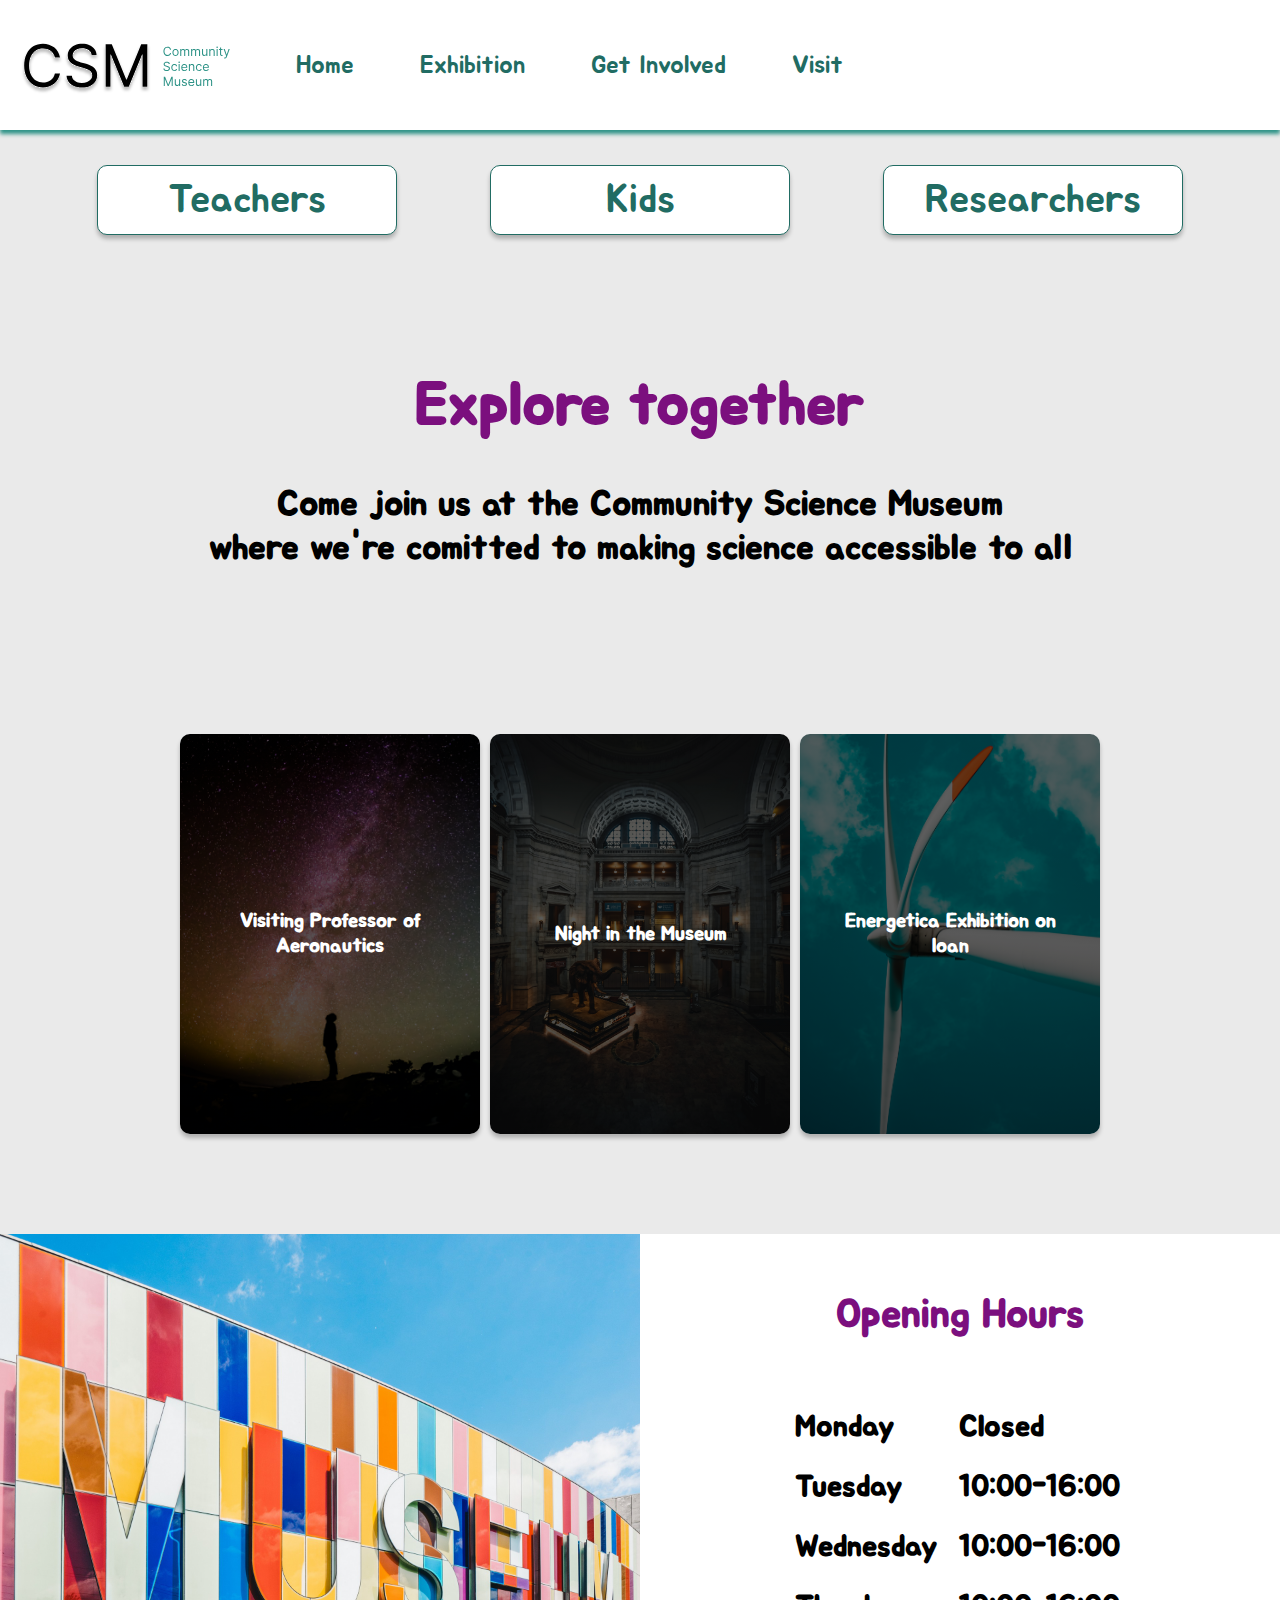
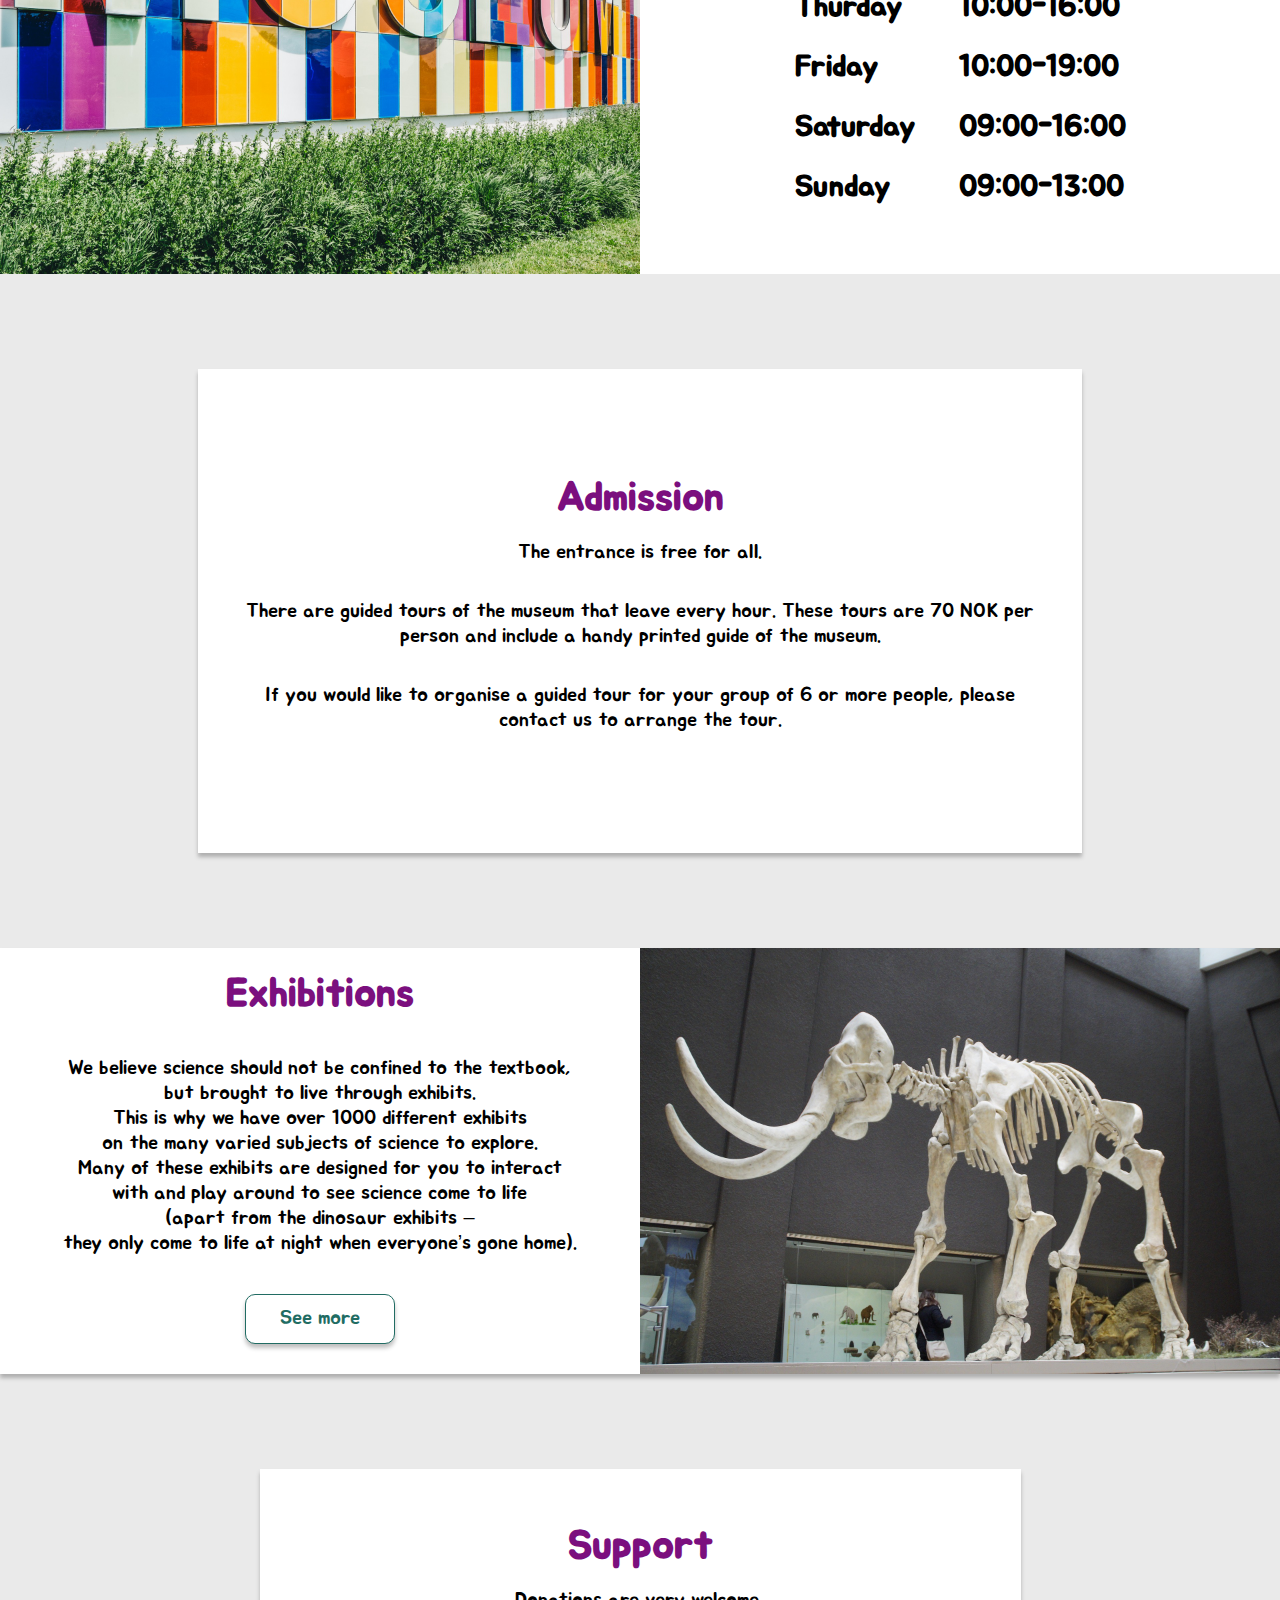
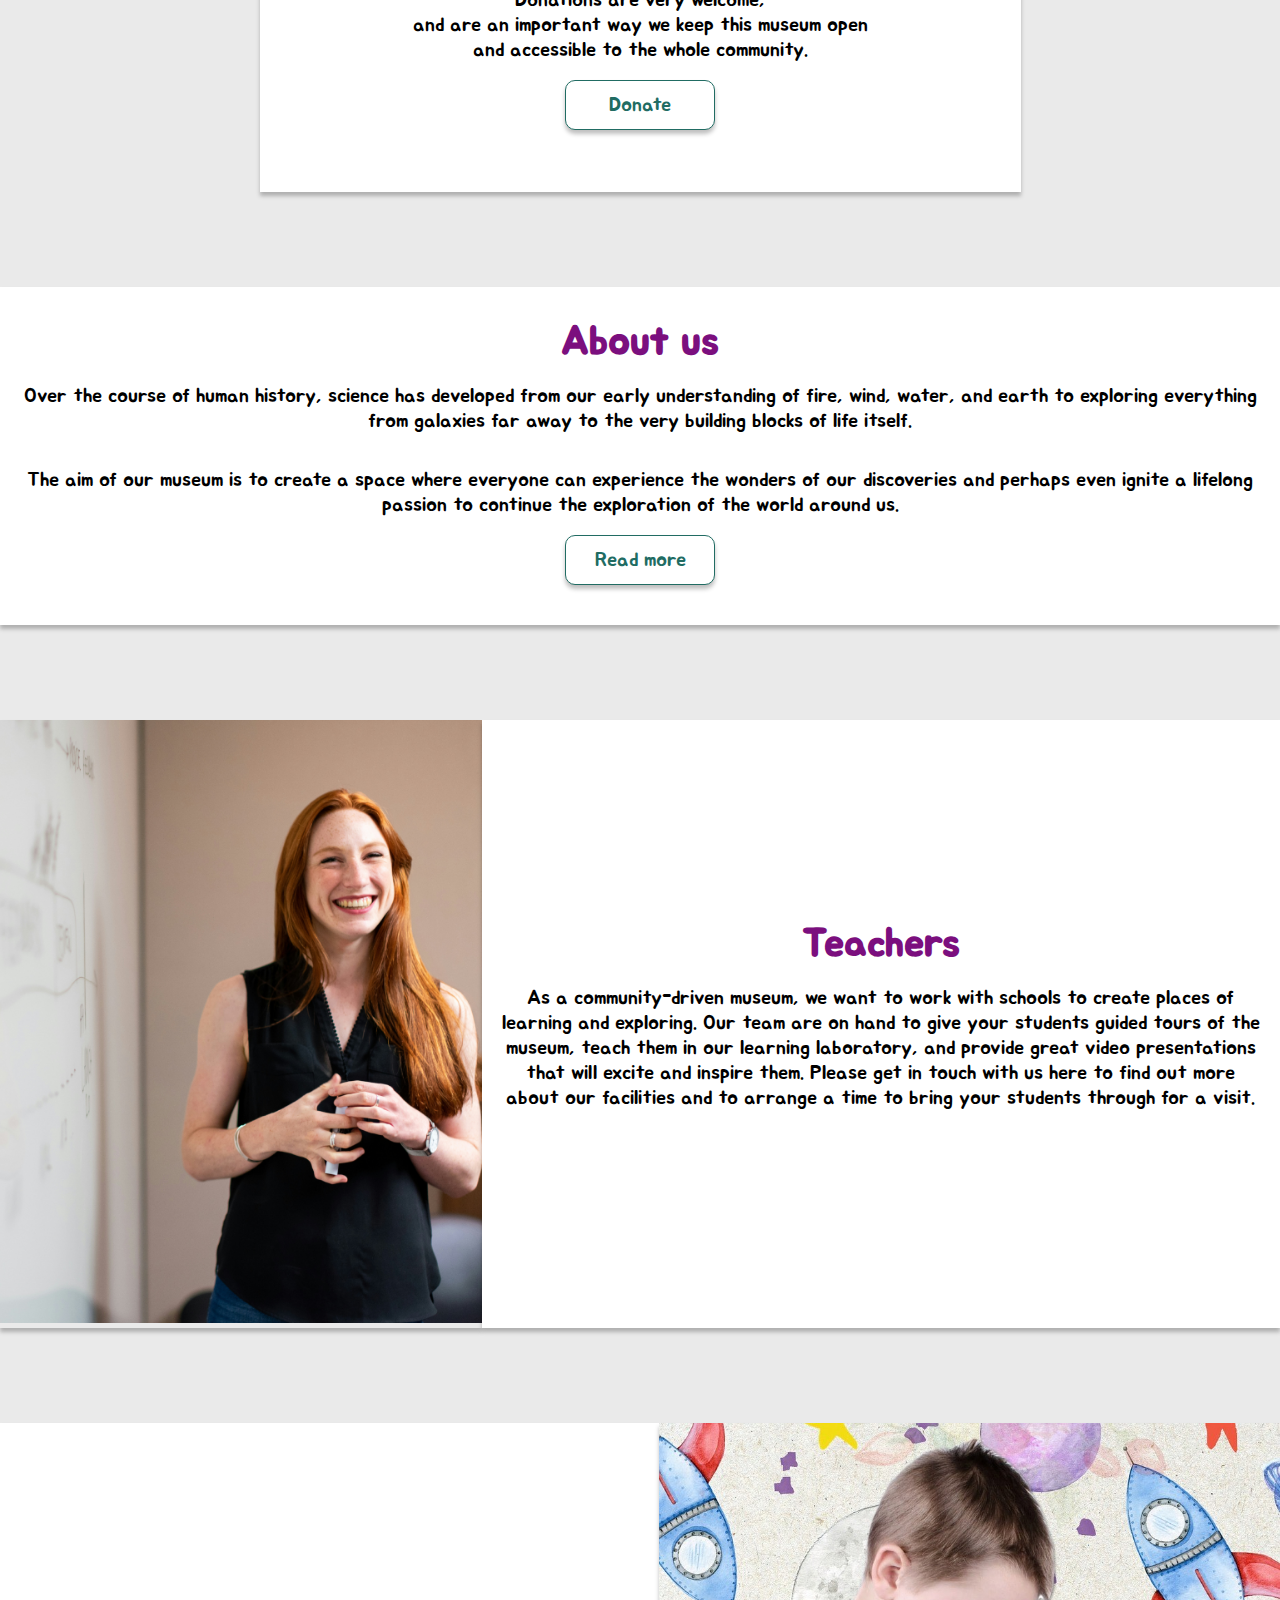
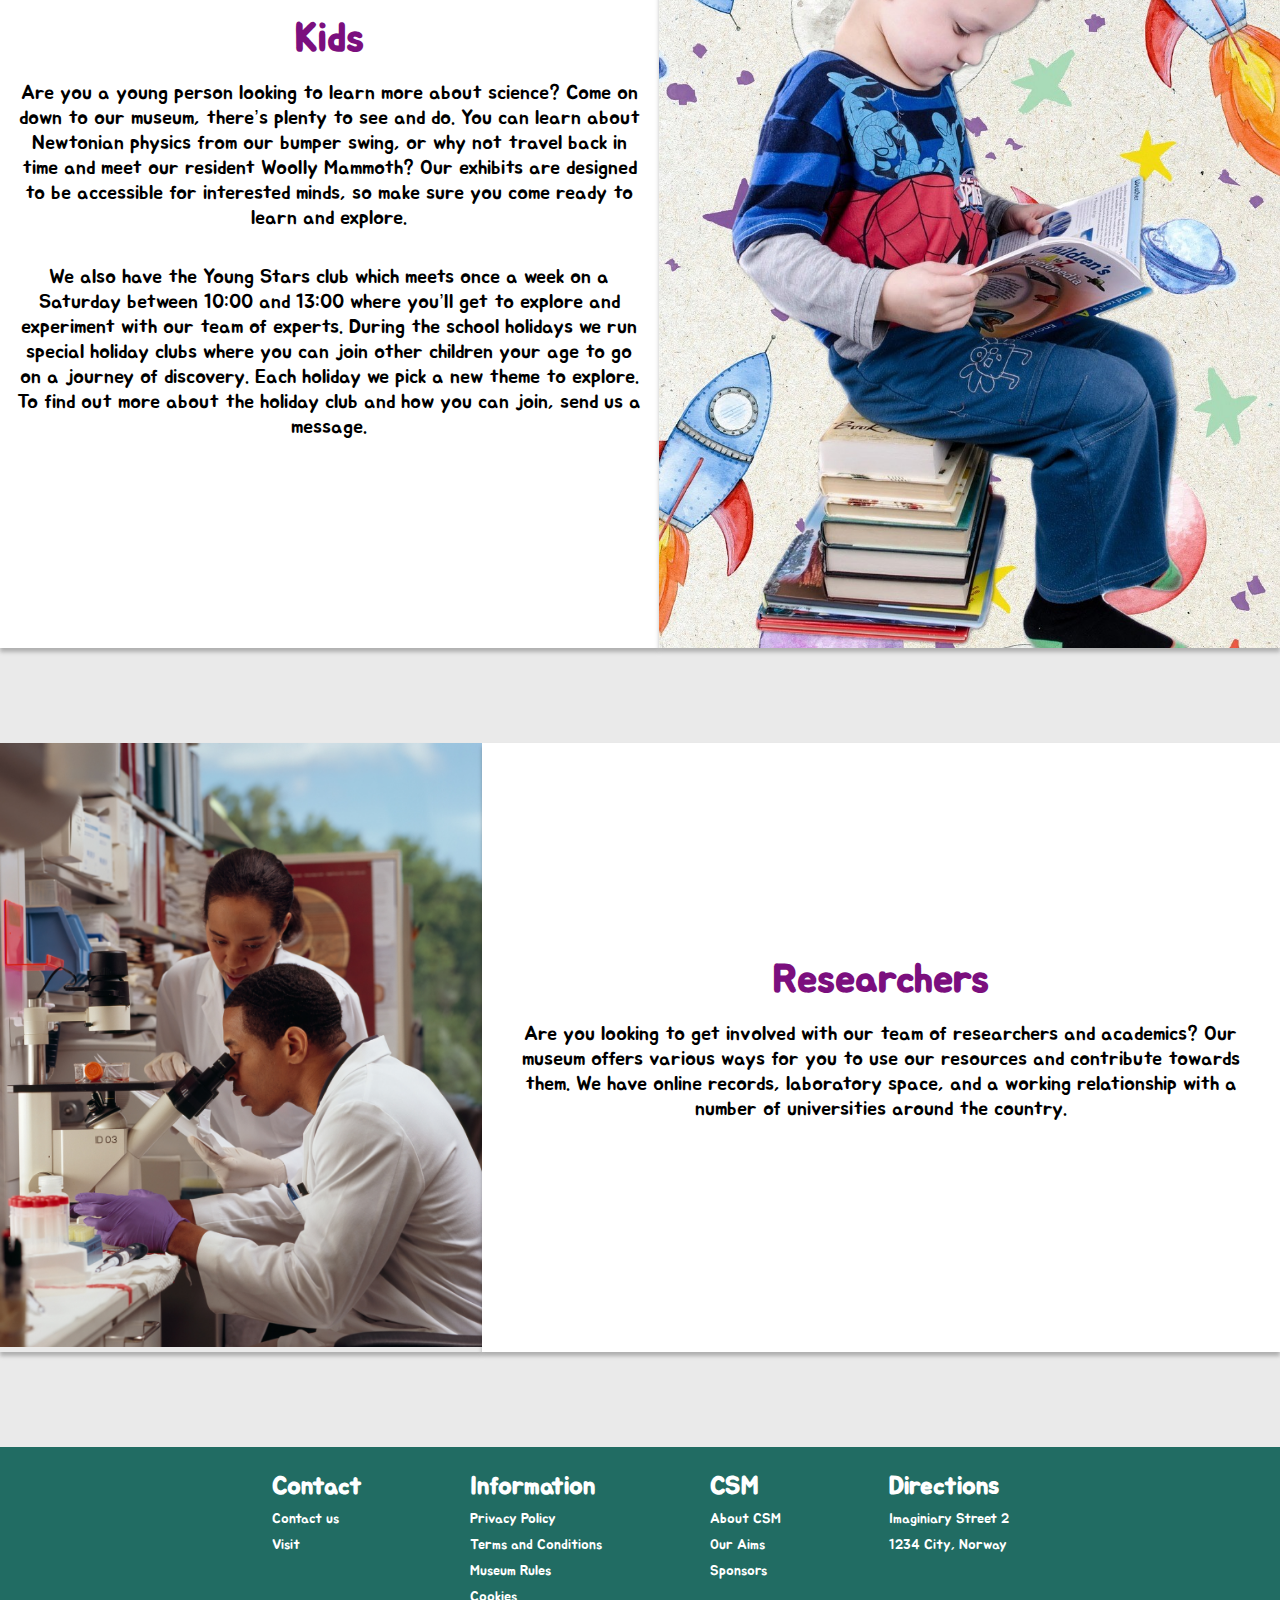
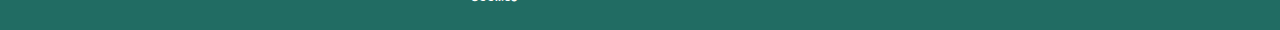
==== index.html @ a45487df "fixed html tags and a bottom positions" ====
<!DOCTYPE html>
<html lang="en">
  <head>
    <meta charset="UTF-8" />
    <meta name="viewport" content="width=device-width, initial-scale=1.0" />
    <title>Home</title>
    <meta
      name="description"
      content="Welcome to the Community Science Museum! Come join us at the Community Science Museum
    where we’re committed to making science accessible to all! "
    />
    <link rel="stylesheet" href="styles.css" />
    <link rel="preconnect" href="https://fonts.googleapis.com" />
    <link rel="preconnect" href="https://fonts.googleapis.com" />
    <link rel="preconnect" href="https://fonts.gstatic.com" crossorigin />
    <link
      href="https://fonts.googleapis.com/css2?family=Jua&display=swap"
      rel="stylesheet"
    />
  </head>

  <body>
    <header>
      <div class="nav-container">
        <img class="logo" src="pictures/Logo.svg" />
        <nav class="menu">
          <ul class="header-ul">
            <li><a href="index.html">Home</a></li>
            <li><a href="exhibitions.html">Exhibition</a></li>
            <li><a href="contribution.html">Get Involved</a></li>
            <li><a href="visit.html">Visit</a></li>
          </ul>
        </nav>
      </div>
    </header>

    <main>
      <div class="container big-button-container">
        <button class="big-button">
          <a href="#teacher-section">Teachers</a>
        </button>

        <a href="#kids-section"><button class="big-button">Kids</button></a>

        <button class="big-button">
          <a href="#researcher-section">Researchers</a>
        </button>
      </div>

      <article class="container explore-together-container">
        <h5>Explore together</h5>
        <h6>
          Come join us at the Community Science Museum <br />
          where we're comitted to making science accessible to all
        </h6>
      </article>

      <section class="container event-container">
        <h2 class="event1 event">
          <a href="exhibitions.html#event1"
            >Visiting Professor of Aeronautics</a
          >
        </h2>

        <h2 class="event2 event">
          <a href="exhibitions.html#event2">Night in the Museum</a>
        </h2>
        <h2 class="event3 event">
          <a href="exhibitions.html#event3">Energetica Exhibition on loan</a>
        </h2>
      </section>

      <div class="container">
        <img
          class="museum-img"
          src="pictures/scott-webb-102825.jpg"
          alt="Image of the museum"
        />
        <article class="opening-hours-container">
          <h2>Opening Hours</h2>
          <div class="opening-hours">
            <table>
              <tr class="homepage-tr">
                <th>Monday</th>
                <th>Closed</th>
              </tr>
              <tr class="homepage-tr">
                <th>Tuesday</th>
                <th>10:00-16:00</th>
              </tr>
              <tr class="homepage-tr">
                <th>Wednesday</th>
                <th>10:00-16:00</th>
              </tr>
              <tr class="homepage-tr">
                <th>Thurday</th>
                <th>10:00-16:00</th>
              </tr>
              <tr class="homepage-tr">
                <th>Friday</th>
                <th>10:00-19:00</th>
              </tr>
              <tr class="homepage-tr">
                <th>Saturday</th>
                <th>09:00-16:00</th>
              </tr>
              <tr class="homepage-tr">
                <th>Sunday</th>
                <th>09:00-13:00</th>
              </tr>
            </table>
          </div>
        </article>
      </div>

      <div class="container">
        <article class="admission-container">
          <h2>Admission</h2>
          <p>The entrance is free for all.</p>
          <p>
            There are guided tours of the museum that leave every hour. These
            tours are 70 NOK per person and include a handy printed guide of the
            museum.
          </p>
          <p>
            If you would like to organise a guided tour for your group of 6 or
            more people, please contact us to arrange the tour.
          </p>
        </article>
      </div>

      <div class="container exhibition-container">
        <article class="exhibition-text">
          <h2>Exhibitions</h2>
          <p>
            We believe science should not be confined to the textbook,<br />
            but brought to live through exhibits. <br />
            This is why we have over 1000 different exhibits <br />
            on the many varied subjects of science to explore. <br />
            Many of these exhibits are designed for you to interact <br />
            with and play around to see science come to life <br />
            (apart from the dinosaur exhibits – <br />
            they only come to life at night when everyone’s gone home).<br />
          </p>
          <button class="normal-button">
            <a href="exhibitions.html">See more</a>
          </button>
        </article>
        <img
          class="museum-img"
          src="pictures/mammoth-1257288_1920.jpg"
          alt="Image of the skeleton of a mammoth"
        />
      </div>

      <section class="container">
        <article class="donate-container">
          <h2>Support</h2>
          <p>
            Donations are very welcome,<br />
            and are an important way we keep this museum open <br />
            and accessible to the whole community.
          </p>
          <button class="normal-button">
            <a href="contribution.html#donation">Donate</a>
          </button>
        </article>
      </section>

      <article class="container aboutus-container">
        <h2>About us</h2>
        <p>
          Over the course of human history, science has developed from our early
          understanding of fire, wind, water, and earth to exploring everything
          from galaxies far away to the very building blocks of life itself.
        </p>
        <p>
          The aim of our museum is to create a space where everyone can
          experience the wonders of our discoveries and perhaps even ignite a
          lifelong passion to continue the exploration of the world around us.
        </p>
        <button class="normal-button"><a href="#">Read more</a></button>
      </article>

      <div id="teacher-section" class="container target-container">
        <div class="target-img-container">
          <img
            class="target-img"
            src="pictures/Teacher-pic.png"
            alt="Picture of a red haired woman - a teacher."
          />
        </div>
        <article class="target-text">
          <h2>Teachers</h2>
          <p>
            As a community-driven museum, we want to work with schools to create
            places of learning and exploring. Our team are on hand to give your
            students guided tours of the museum, teach them in our learning
            laboratory, and provide great video presentations that will excite
            and inspire them. Please get in touch with us here to find out more
            about our facilities and to arrange a time to bring your students
            through for a visit.
          </p>
        </article>
      </div>

      <div id="kids-section" class="container target-container">
        <article class="target-text">
          <h2>Kids</h2>
          <p>
            Are you a young person looking to learn more about science? Come on
            down to our museum, there’s plenty to see and do. You can learn
            about Newtonian physics from our bumper swing, or why not travel
            back in time and meet our resident Woolly Mammoth? Our exhibits are
            designed to be accessible for interested minds, so make sure you
            come ready to learn and explore.
          </p>
          <p>
            We also have the Young Stars club which meets once a week on a
            Saturday between 10:00 and 13:00 where you’ll get to explore and
            experiment with our team of experts. During the school holidays we
            run special holiday clubs where you can join other children your age
            to go on a journey of discovery. Each holiday we pick a new theme to
            explore. To find out more about the holiday club and how you can
            join, send us a message.
          </p>
        </article>
        <div class="target-img-container">
          <img
            class="target-img"
            src="pictures/reading-2762010_1280.jpg"
            alt="Image of a boy reading a book"
          />
        </div>
      </div>

      <div id="researcher-div" class="container target-container">
        <div class="target-img-container">
          <img
            class="target-img"
            src="pictures/researcher-pic.png"
            alt="Image of two researchers, one of them is looking into a microscope."
          />
        </div>
        <article class="target-text">
          <h2>Researchers</h2>
          <p>
            Are you looking to get involved with our team of researchers and
            academics? Our museum offers various ways for you to use our
            resources and contribute towards them. We have online records,
            laboratory space, and a working relationship with a number of
            universities around the country.
          </p>
        </article>
      </div>
    </main>

    <footer>
      <div class="footer-container">
        <nav class="contact">
          <h3>Contact</h3>
          <a href="visit.html"><h4>Contact us</h4></a>
          <a href="visit.html"><h4>Visit</h4></a>
        </nav>
        <nav class="information">
          <h3>Information</h3>
          <a href="privacy.html"><h4>Privacy Policy</h4></a>
          <a href="terms.html"><h4>Terms and Conditions</h4></a>
          <a href="#"><h4>Museum Rules</h4></a>
          <a href="#"><h4>Cookies</h4></a>
        </nav>
        <nav class="csm">
          <h3>CSM</h3>
          <a href="#"><h4>About CSM</h4></a>
          <a href="#"><h4>Our Aims</h4></a>
          <a href="#"><h4>Sponsors</h4></a>
        </nav>
        <nav class="directions">
          <a href="visit.html"><h3>Directions</h3></a>
          <h4>Imaginiary Street 2</h4>
          <h4>1234 City, Norway</h4>
        </nav>
      </div>
    </footer>
  </body>
</html>
---- styles.css ----
@import url(css/default.css);
@import url(css/header.css);
@import url(css/footer.css);
@import url(css/buttons.css);
@import url(css/visit.css);
@import url(css/contribution.css);
@import url(css/exhibitions.css);
@import url(css/terms-privacy.css);
@import url(css/media.css);


.container{
    display: flex;
    justify-content: center;
    max-width: 1730px;
    margin-bottom: 95px;
    width: 100%;
}


.explore-together-container {
    flex-direction: column;
}

.event{
    width: 417px;
    height: 503px;
    cursor: pointer;
    padding: 0 25px;
    background-size: cover;
    background-position: center;
    display: flex;
    align-items: center;
    justify-content: center;
    color: var(--White);
    font-size: 25px;
    margin: 20px;
    border-radius: 10px;
    box-shadow: 0px 4px 4px 0px rgba(0, 0, 0, 0.25);
    box-sizing: border-box;
    text-align: center;
}

.event a{
    color: var(--White);
}

.event1{
    background-image: linear-gradient(rgba(0, 0, 0, 0.6), rgba(0, 0, 0, 0.7)),
    url("pictures/greg-rakozy-oMpAz-DN-9I-unsplash.jpg");
}

.event2{
    background-image: linear-gradient(rgba(0, 0, 0, 0.6), rgba(0, 0, 0, 0.7)),
    url("pictures/roberto-nickson-396152.jpg");
}

.event3{
    background-image: linear-gradient(rgba(0, 0, 0, 0.6), rgba(0, 0, 0, 0.7)),
    url("pictures/jan-kopriva-emOTmBXaxis-unsplash.jpg");
}

.opening-hours-outer-container, .exhibition-container, .donations-container{
    box-shadow: 0px 4px 4px 0px rgba(0, 0, 0, 0.25);
    height: auto;
    width: 100%;
    max-width: 1730px;
    display: flex;
    background-color: var(--White);
    

}
.museum-img{
    width: 100%;
    max-width: 50%;
    height: 100%;
    max-height: 750px;
    
}

.opening-hours-container, .exhibition-text, .donations-text{
    width: 864px;
    height: auto;
    max-height: 750px;
    display: flex;
    flex-direction: column;
    align-items: center;
    background-color: var(--White);
    justify-content: space-evenly;
}

.opening-hours{
    display: flex;
}

.tr{
font-size: 30px;
padding: 0 50px;
}

.donate-container{
    align-items: center;
    width: 761px;
    height: 323px;
}

.admission-container{
    text-align: center;
    width: 854px;
    height: 484px;
    padding: 0 15px;
}

.aboutus-container{
    width: 100%;
    height: auto;
    text-align: center;
    padding: 30px 0 ;
    align-items: center;
}

.aboutus-container, .admission-container, .donate-container, .target-text{
    display: flex;
    flex-direction: column;
    box-shadow: 0px 4px 4px 0px rgba(0, 0, 0, 0.25);
    background-color: var(--White);
    justify-content: center;
}

.target-img{
    width: auto;
    height: auto;
}

.target-img-container{
    max-height: 825px;
    overflow: hidden;
    box-shadow: 0px 4px 4px 0px rgba(0, 0, 0, 0.25);

}

.target-container{
    height: 726px;
}
.target-text{
    width: 1149px;
    text-align: center;
    border-radius: 0 !important ;
}
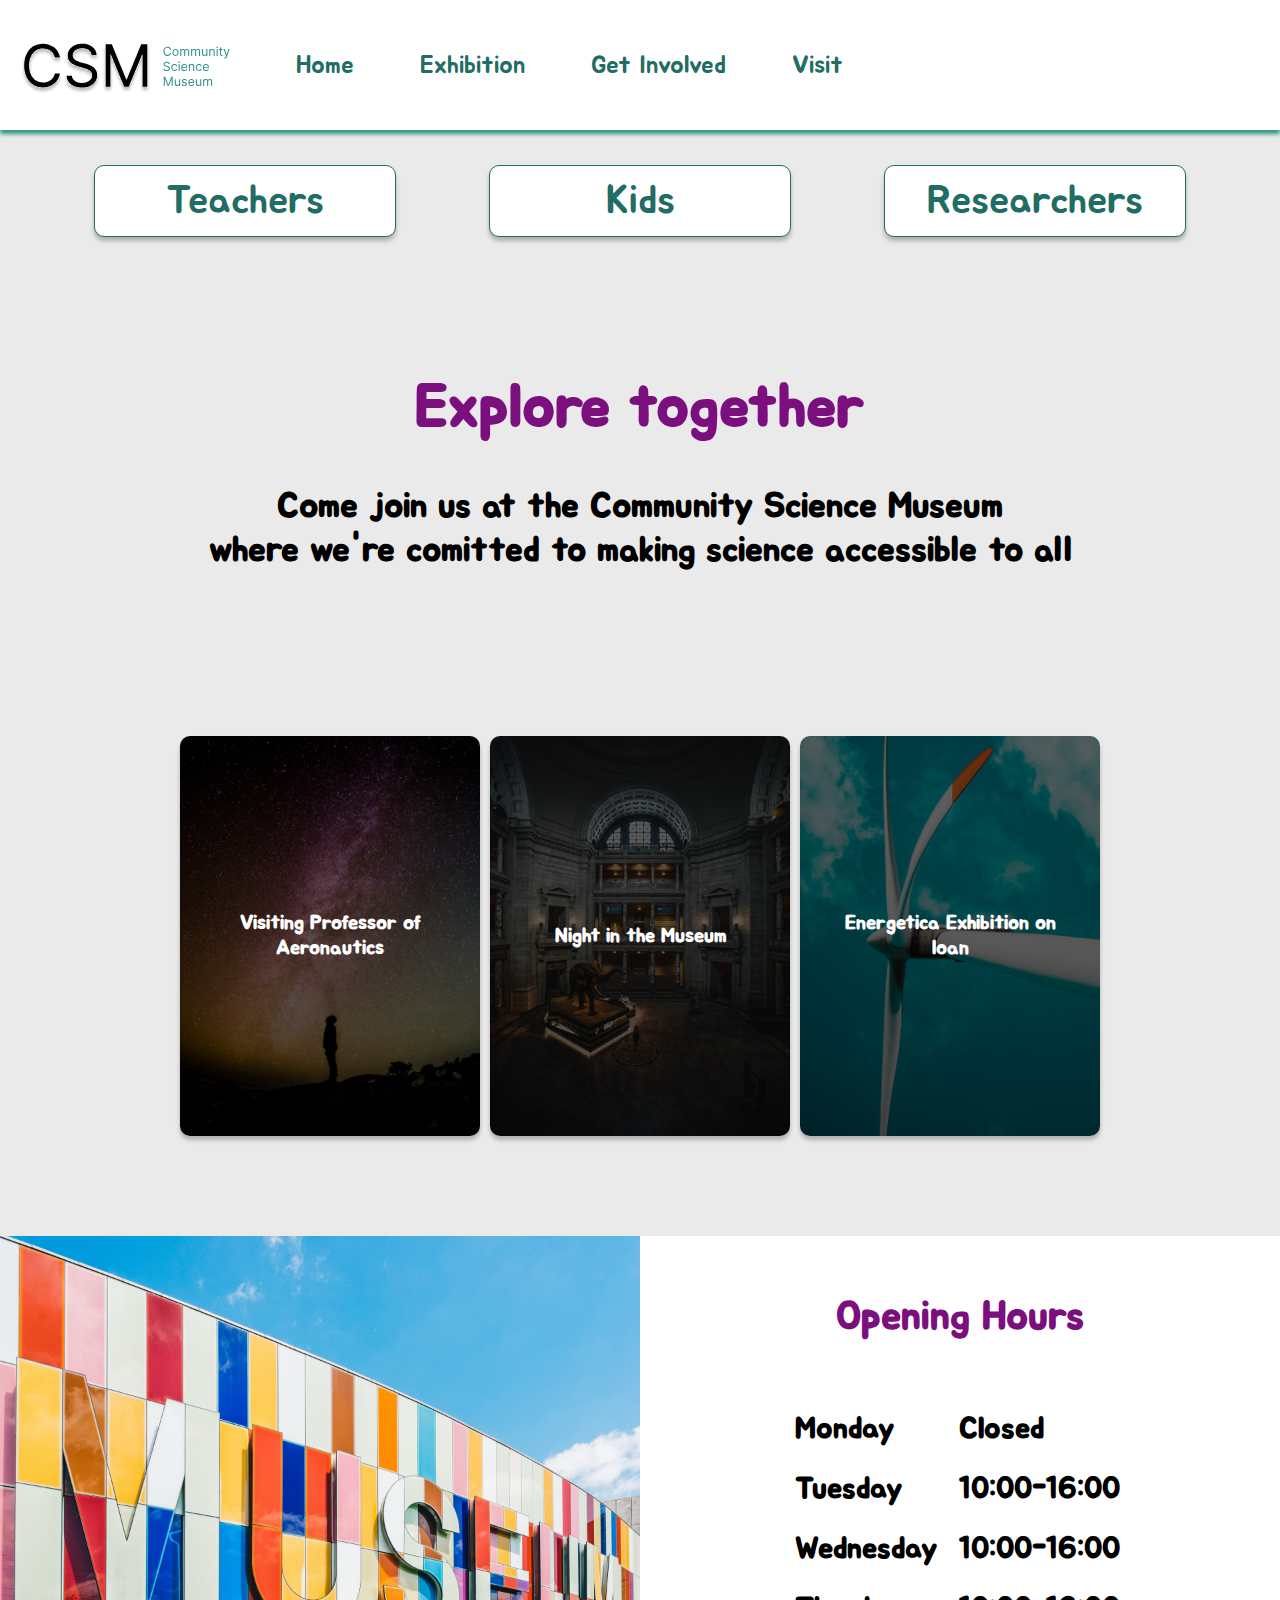
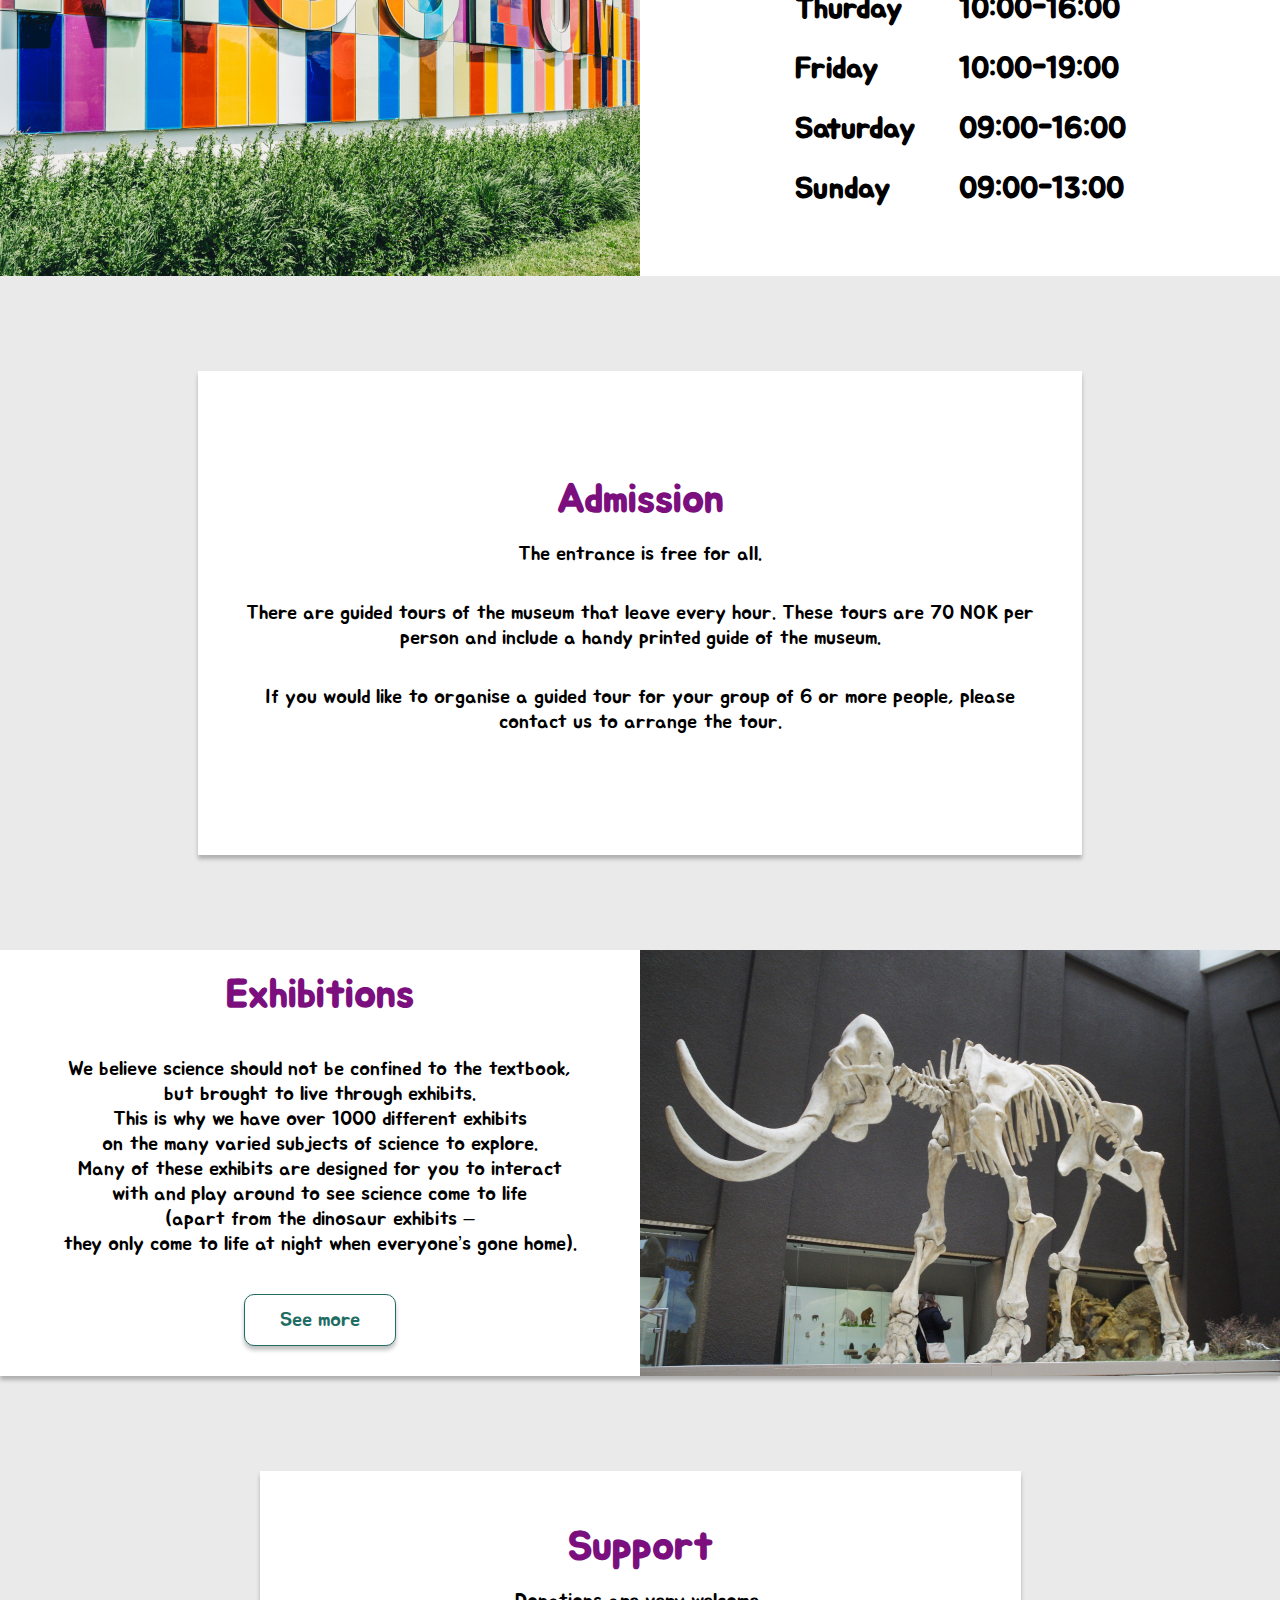
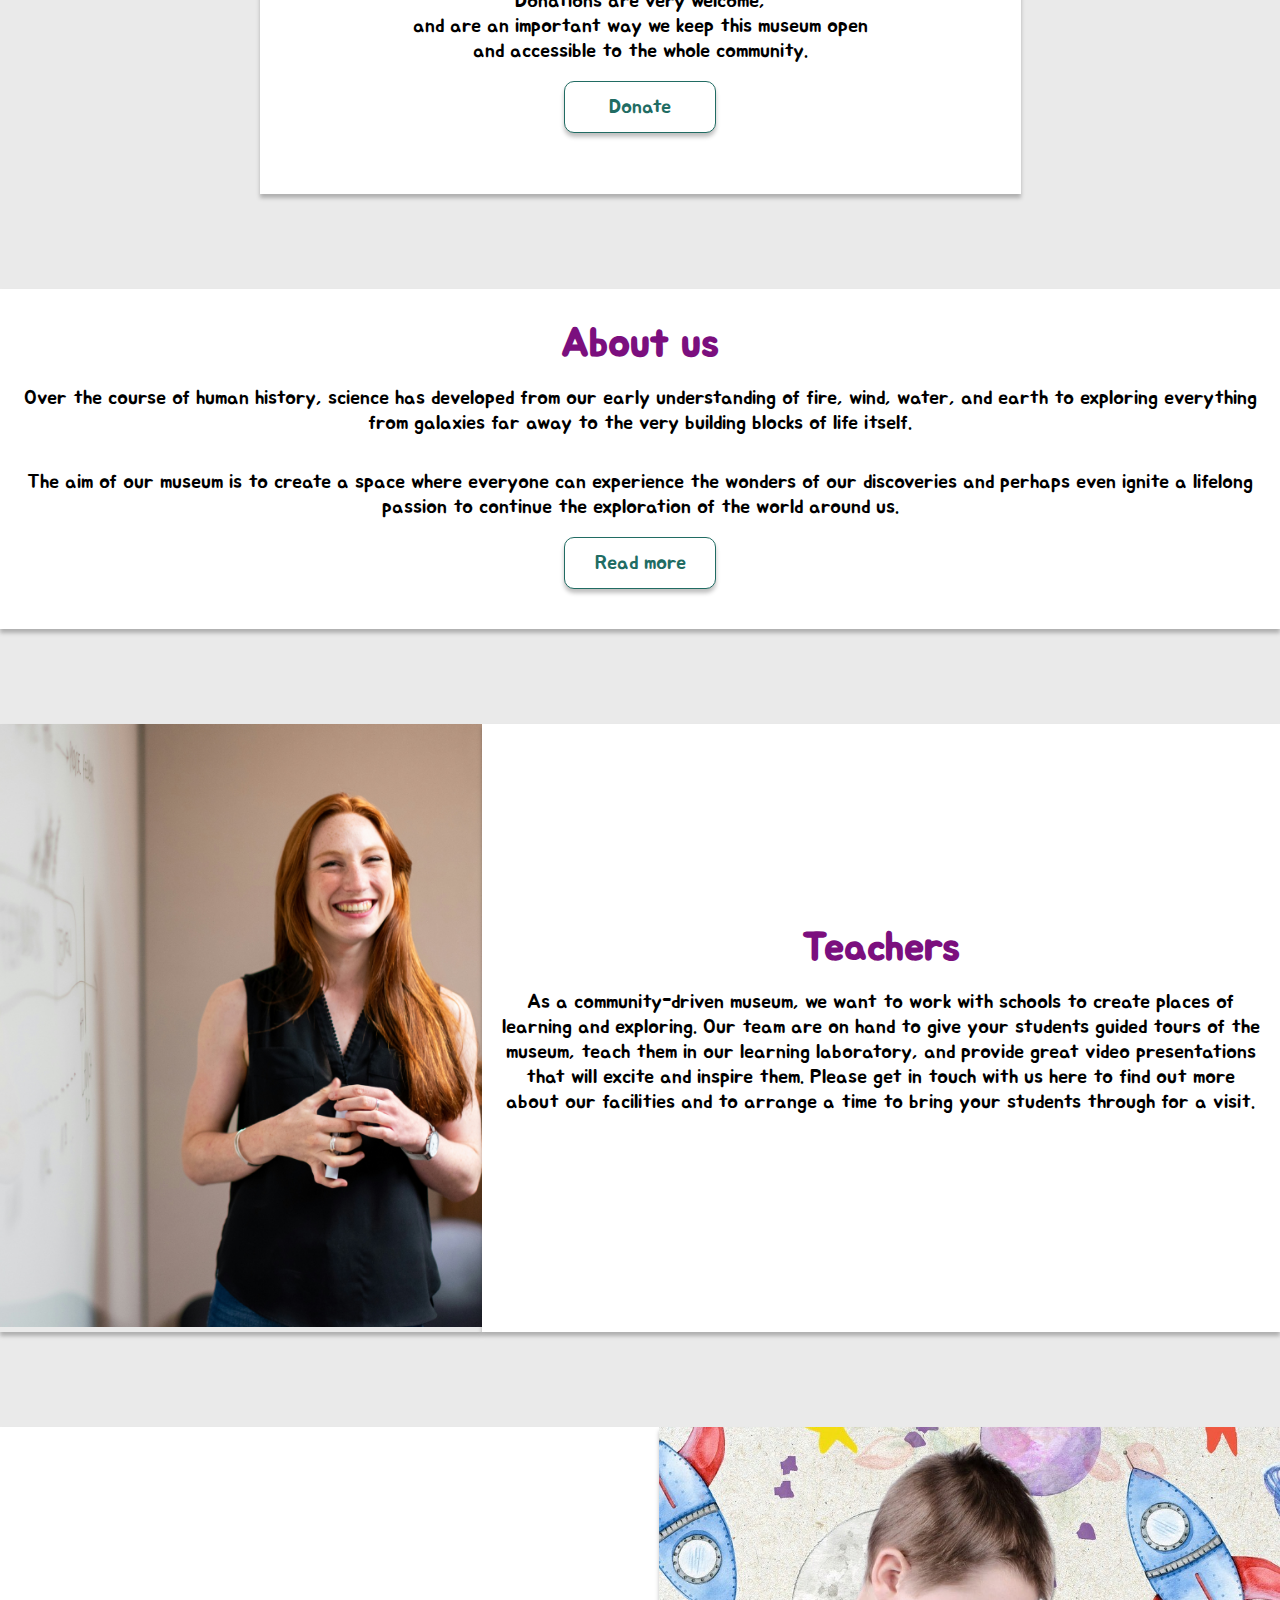
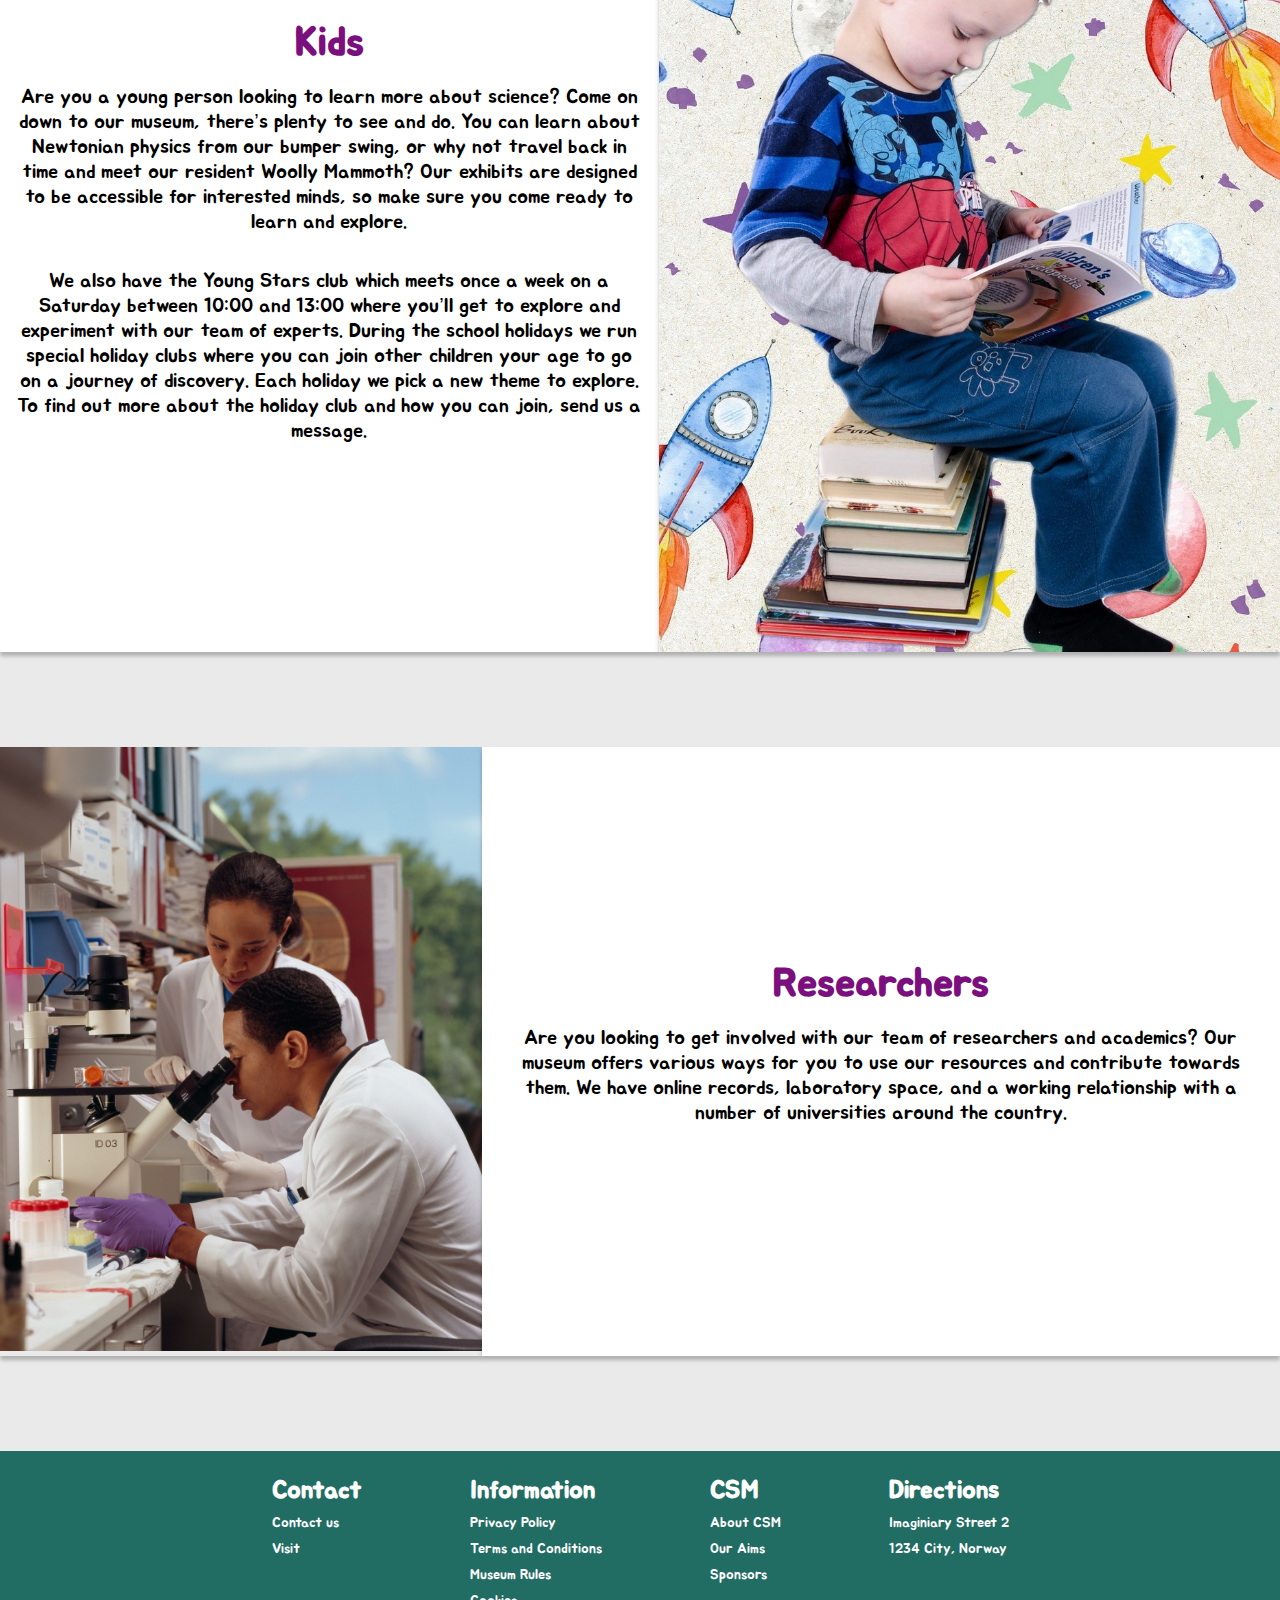
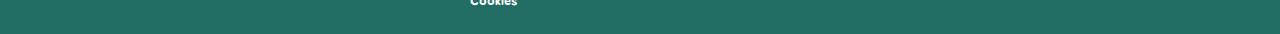
==== commit 0cb166ba: "fixed tags index" ====
--- a/index.html
+++ b/index.html
@@ -22,7 +22,7 @@
   <body>
     <header>
       <div class="nav-container">
-        <img class="logo" src="pictures/Logo.svg" />
+        <img class="logo" src="pictures/Logo.svg" alt="the logo of CSM" />
         <nav class="menu">
           <ul class="header-ul">
             <li><a href="index.html">Home</a></li>
@@ -36,15 +36,11 @@
 
     <main>
       <div class="container big-button-container">
-        <button class="big-button">
-          <a href="#teacher-section">Teachers</a>
-        </button>
-
-        <a href="#kids-section"><button class="big-button">Kids</button></a>
-
-        <button class="big-button">
-          <a href="#researcher-section">Researchers</a>
-        </button>
+        <a href="#teacher-section" class="big-button">Teachers</a>
+
+        <a href="#kids-section" class="big-button">Kids</a>
+
+        <a class="big-button" href="#researcher-section">Researchers</a>
       </div>
 
       <article class="container explore-together-container">
@@ -142,9 +138,7 @@
             (apart from the dinosaur exhibits – <br />
             they only come to life at night when everyone’s gone home).<br />
           </p>
-          <button class="normal-button">
-            <a href="exhibitions.html">See more</a>
-          </button>
+          <a href="exhibitions.html" class="normal-button">See more</a>
         </article>
         <img
           class="museum-img"
@@ -153,7 +147,7 @@
         />
       </div>
 
-      <section class="container">
+      <div class="container">
         <article class="donate-container">
           <h2>Support</h2>
           <p>
@@ -161,11 +155,9 @@
             and are an important way we keep this museum open <br />
             and accessible to the whole community.
           </p>
-          <button class="normal-button">
-            <a href="contribution.html#donation">Donate</a>
-          </button>
-        </article>
-      </section>
+          <a class="normal-button" href="contribution.html#donation">Donate</a>
+        </article>
+      </div>
 
       <article class="container aboutus-container">
         <h2>About us</h2>
@@ -179,7 +171,7 @@
           experience the wonders of our discoveries and perhaps even ignite a
           lifelong passion to continue the exploration of the world around us.
         </p>
-        <button class="normal-button"><a href="#">Read more</a></button>
+        <a class="normal-button" href="#">Read more</a>
       </article>
 
       <div id="teacher-section" class="container target-container">
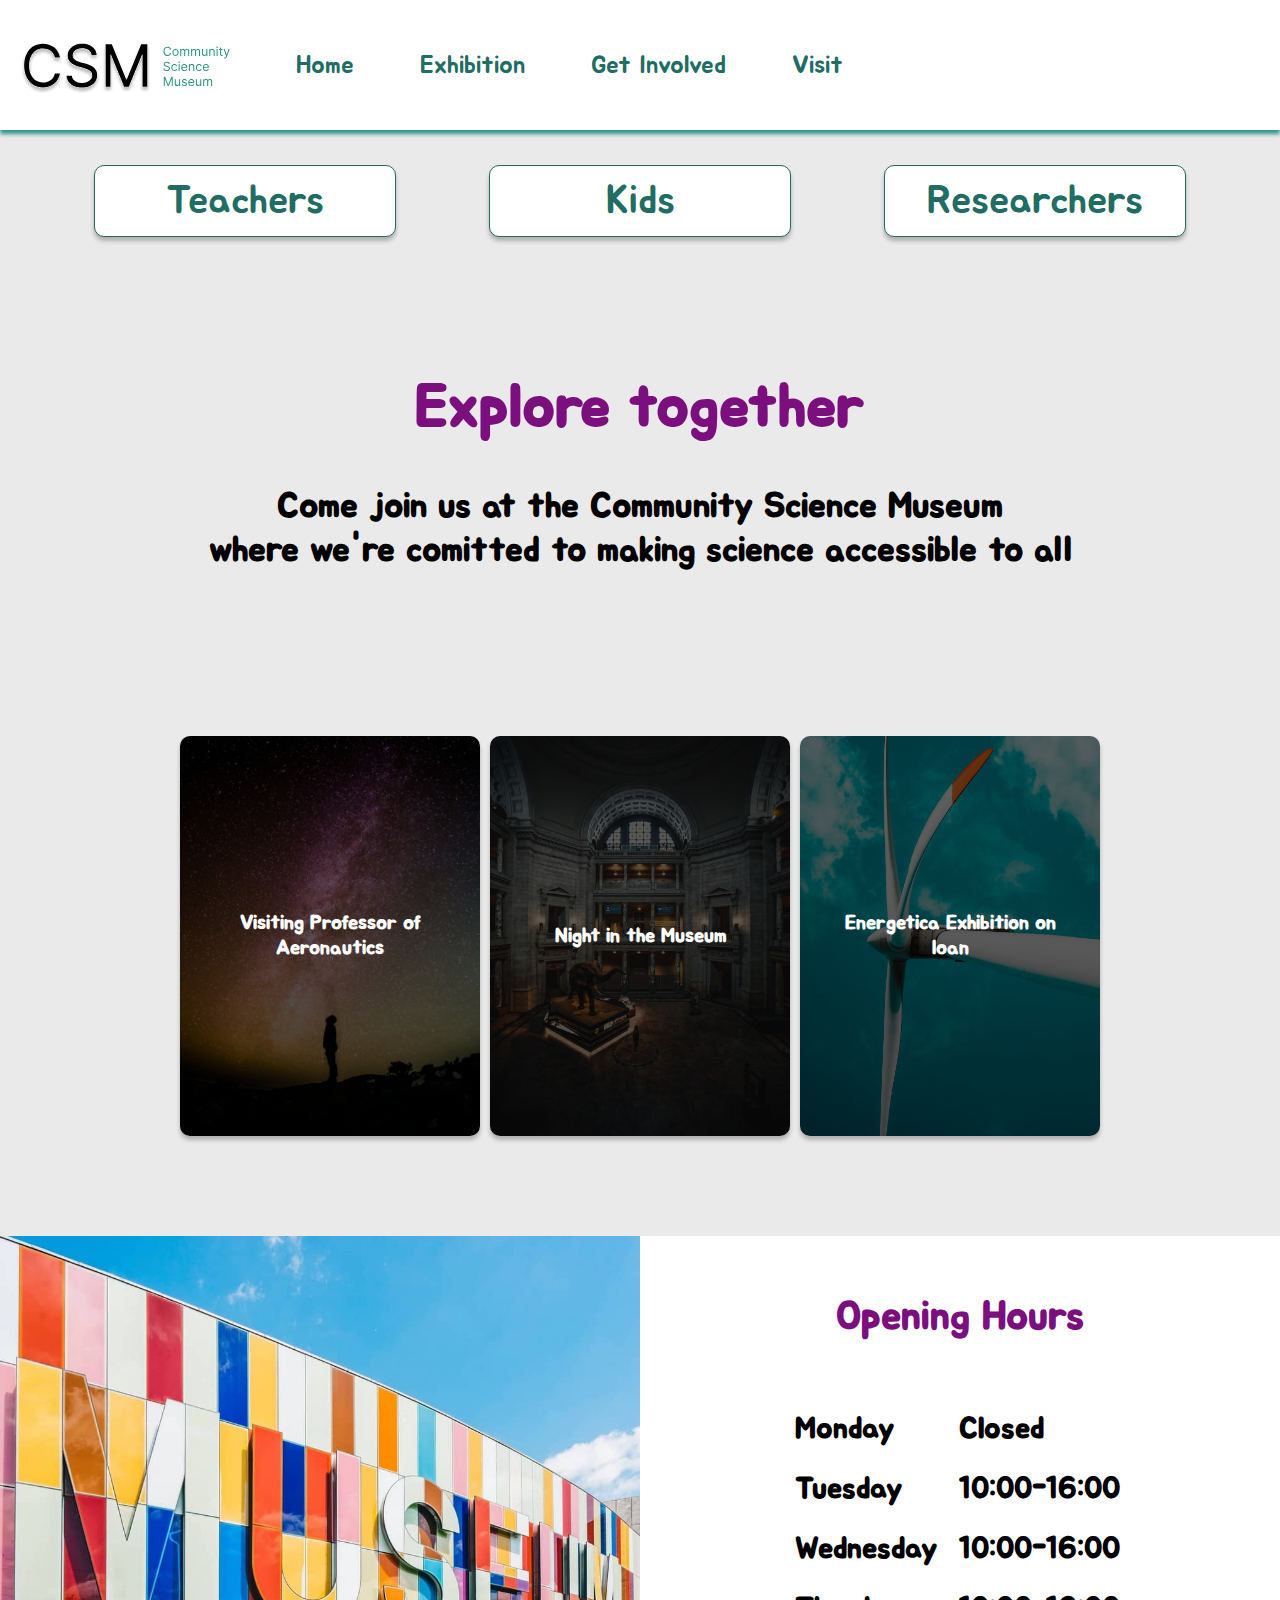
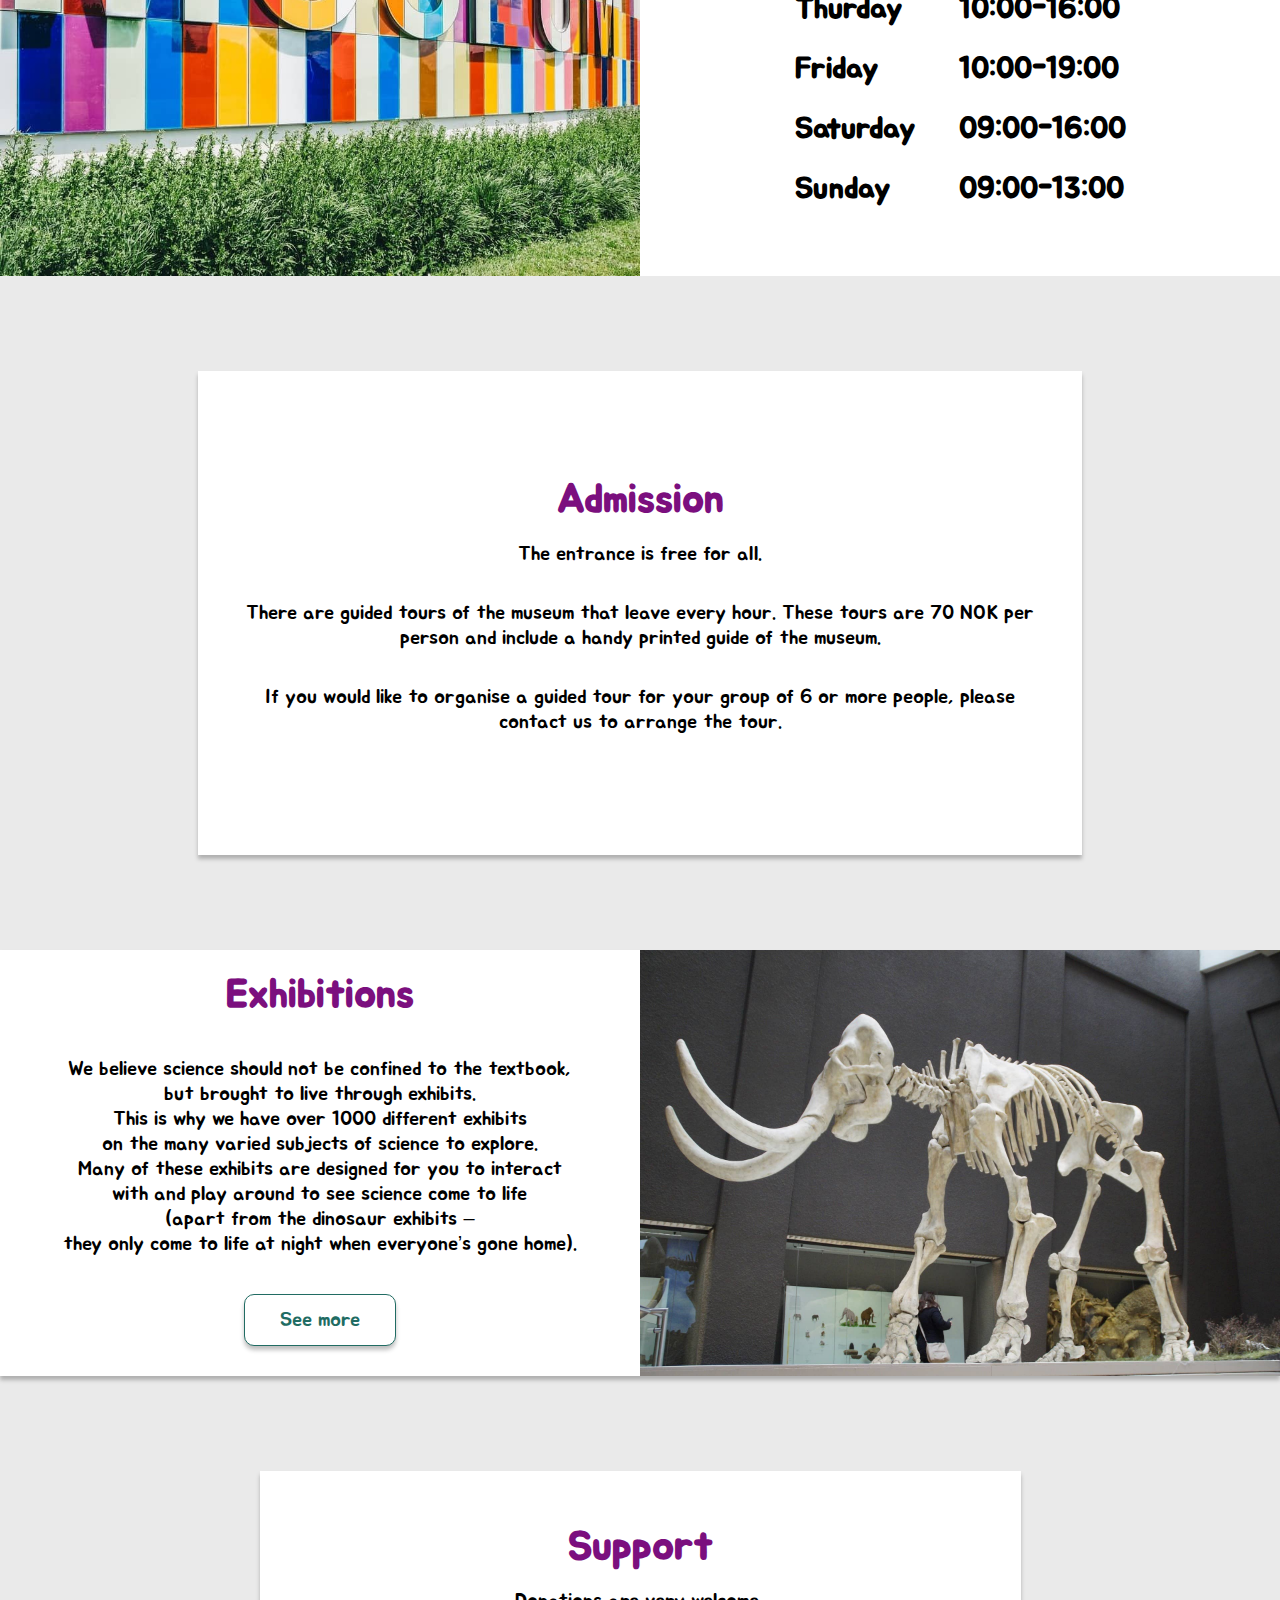
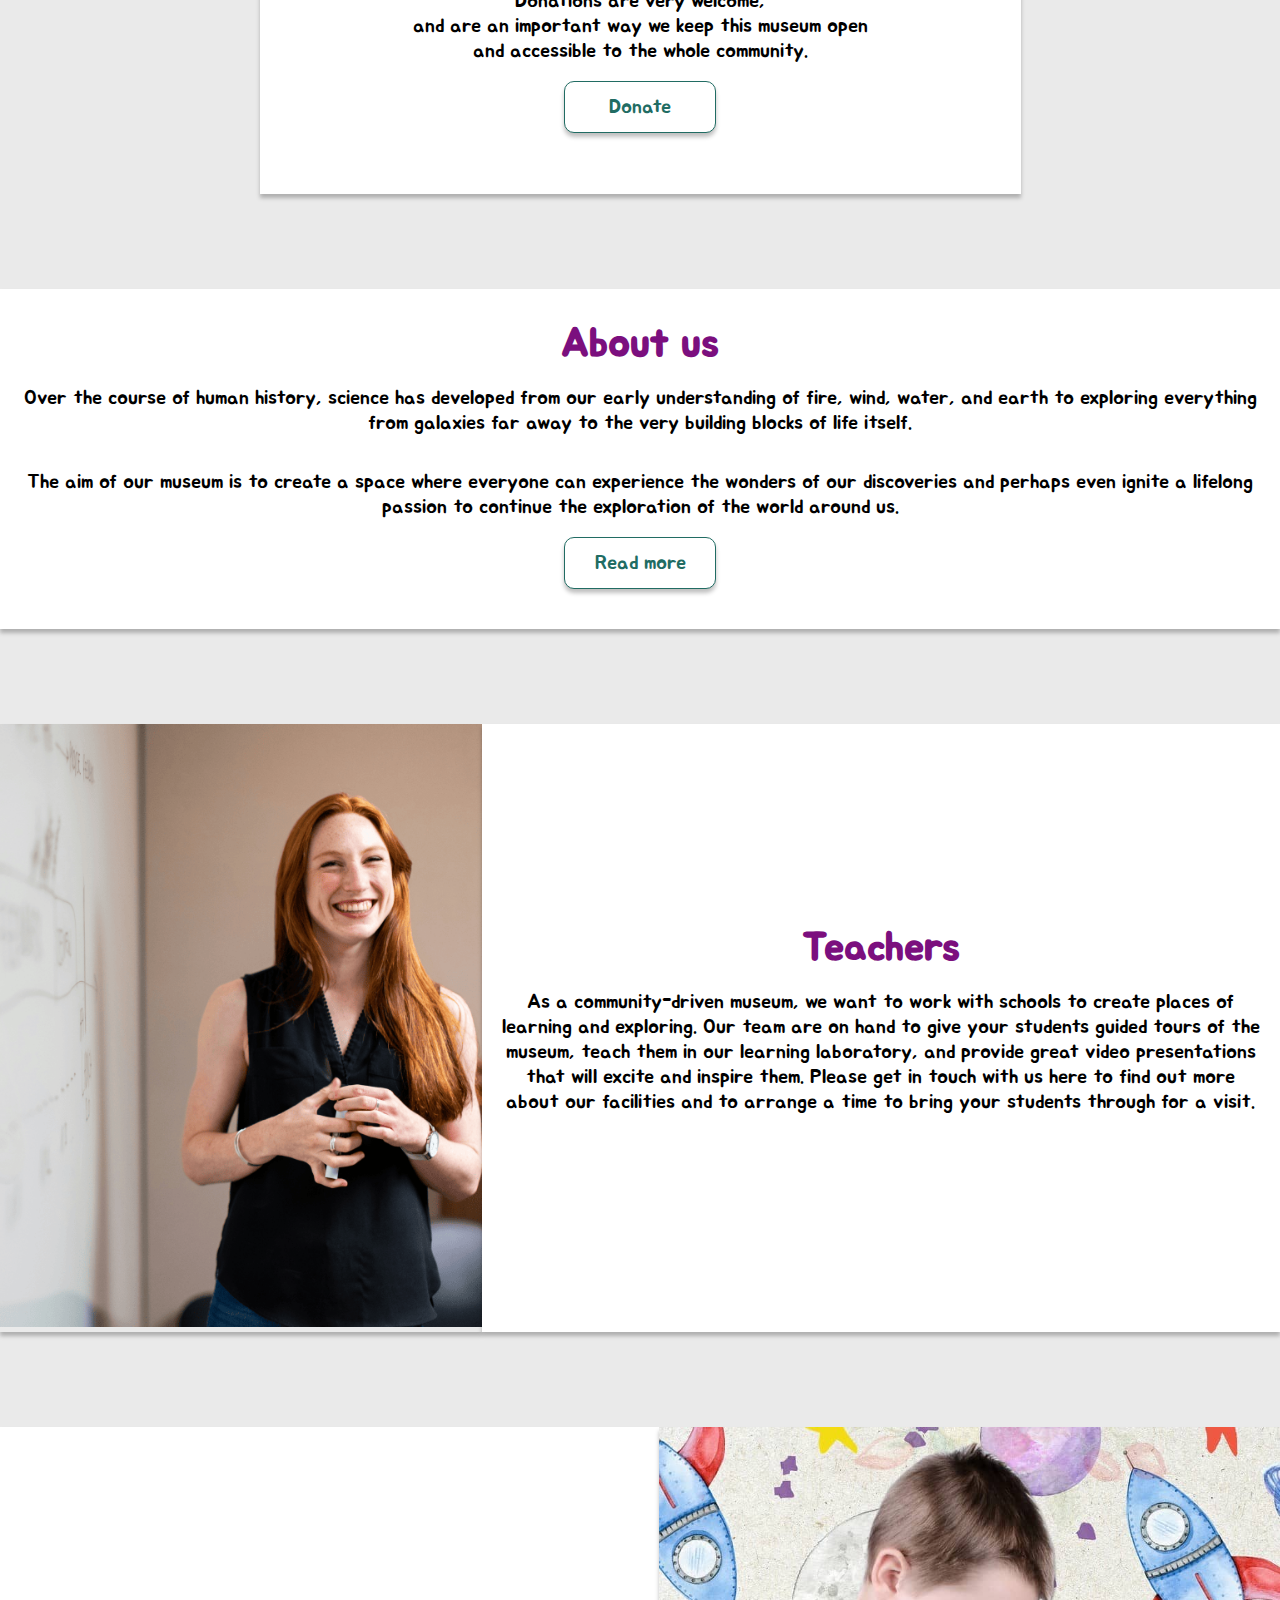
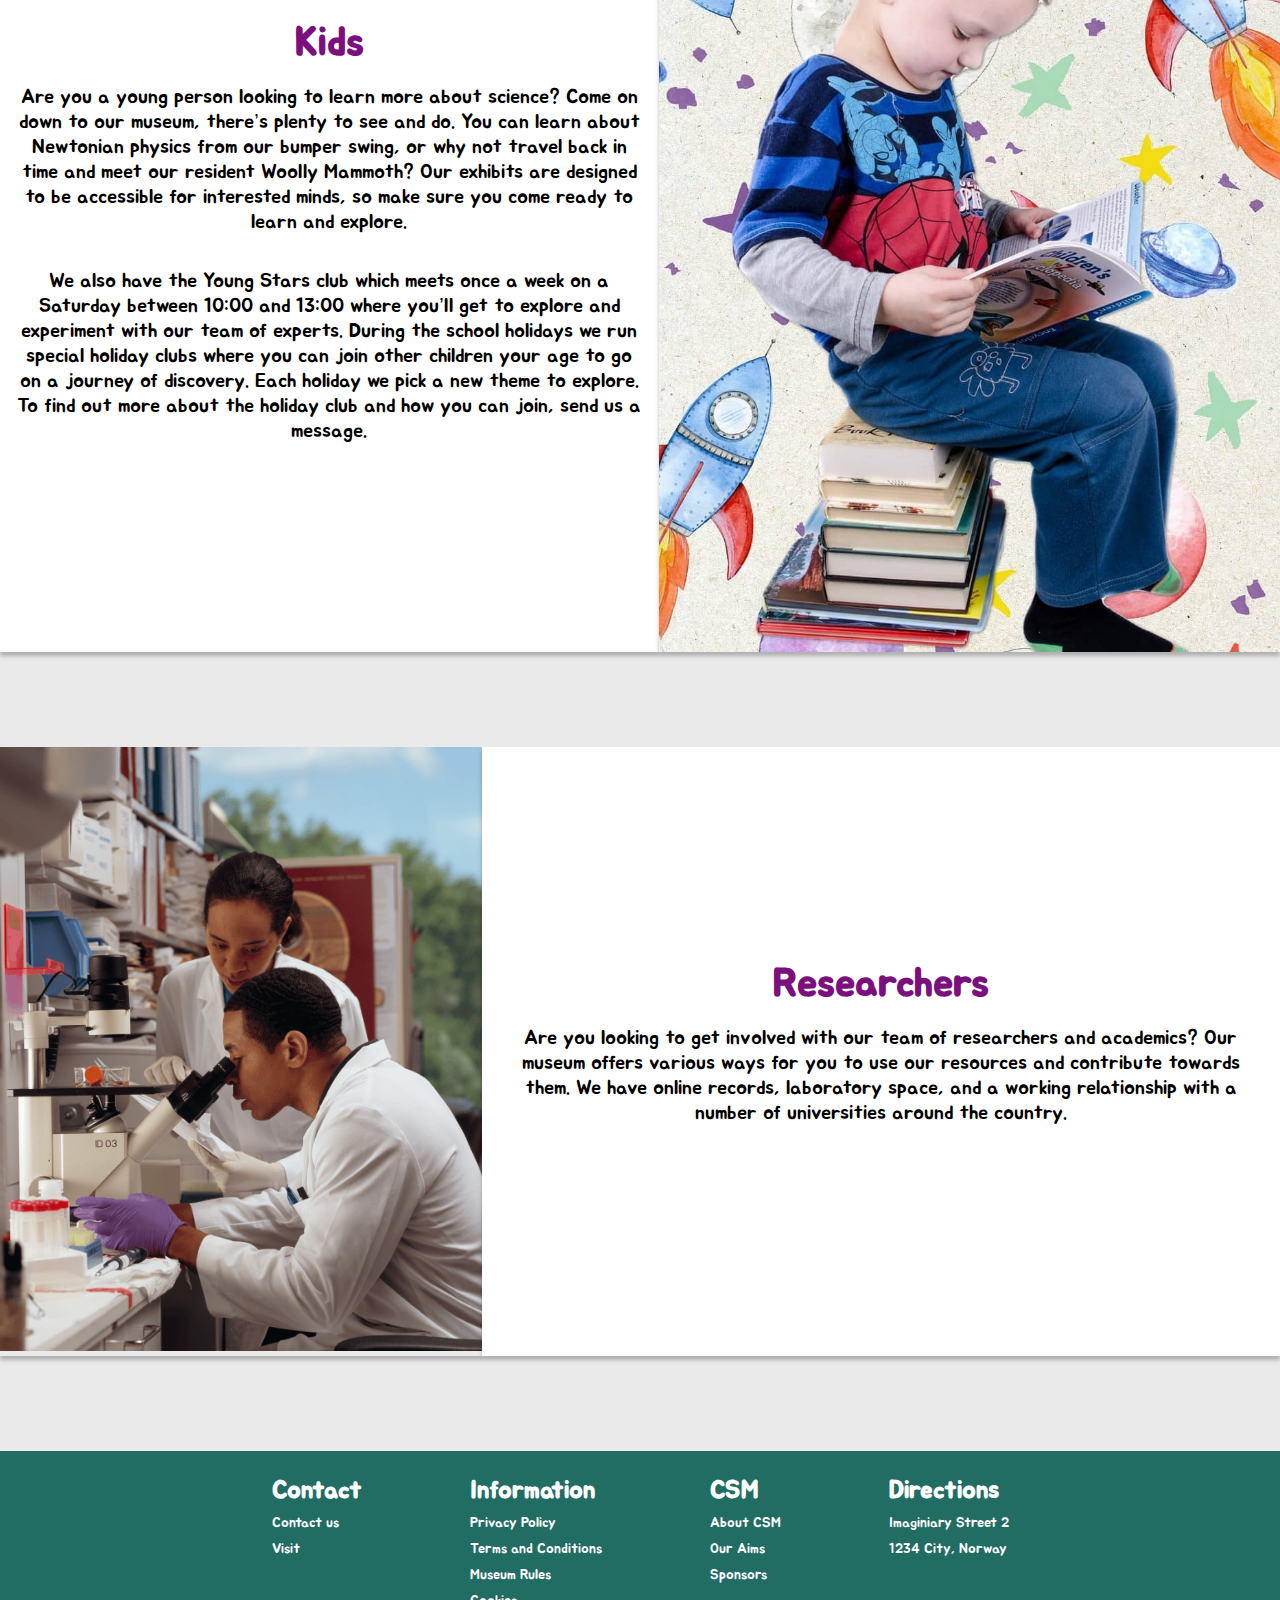
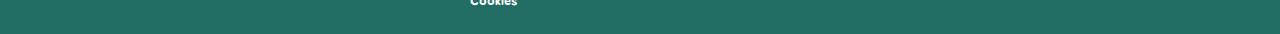
==== commit 9913456c: "picture update" ====
--- a/index.html
+++ b/index.html
@@ -69,7 +69,7 @@
       <div class="container">
         <img
           class="museum-img"
-          src="pictures/scott-webb-102825.jpg"
+          src="pictures/Museum.jpg"
           alt="Image of the museum"
         />
         <article class="opening-hours-container">
@@ -226,7 +226,7 @@
         </div>
       </div>
 
-      <div id="researcher-div" class="container target-container">
+      <div id="researcher-section" class="container target-container">
         <div class="target-img-container">
           <img
             class="target-img"
--- a/styles.css
+++ b/styles.css
@@ -48,17 +48,17 @@
 
 .event1{
     background-image: linear-gradient(rgba(0, 0, 0, 0.6), rgba(0, 0, 0, 0.7)),
-    url("pictures/greg-rakozy-oMpAz-DN-9I-unsplash.jpg");
+    url("pictures/spaceimg.jpg");
 }
 
 .event2{
     background-image: linear-gradient(rgba(0, 0, 0, 0.6), rgba(0, 0, 0, 0.7)),
-    url("pictures/roberto-nickson-396152.jpg");
+    url("pictures/museum-hall-2.jpg");
 }
 
 .event3{
     background-image: linear-gradient(rgba(0, 0, 0, 0.6), rgba(0, 0, 0, 0.7)),
-    url("pictures/jan-kopriva-emOTmBXaxis-unsplash.jpg");
+    url("pictures/windmill.jpg");
 }
 
 .opening-hours-outer-container, .exhibition-container, .donations-container{
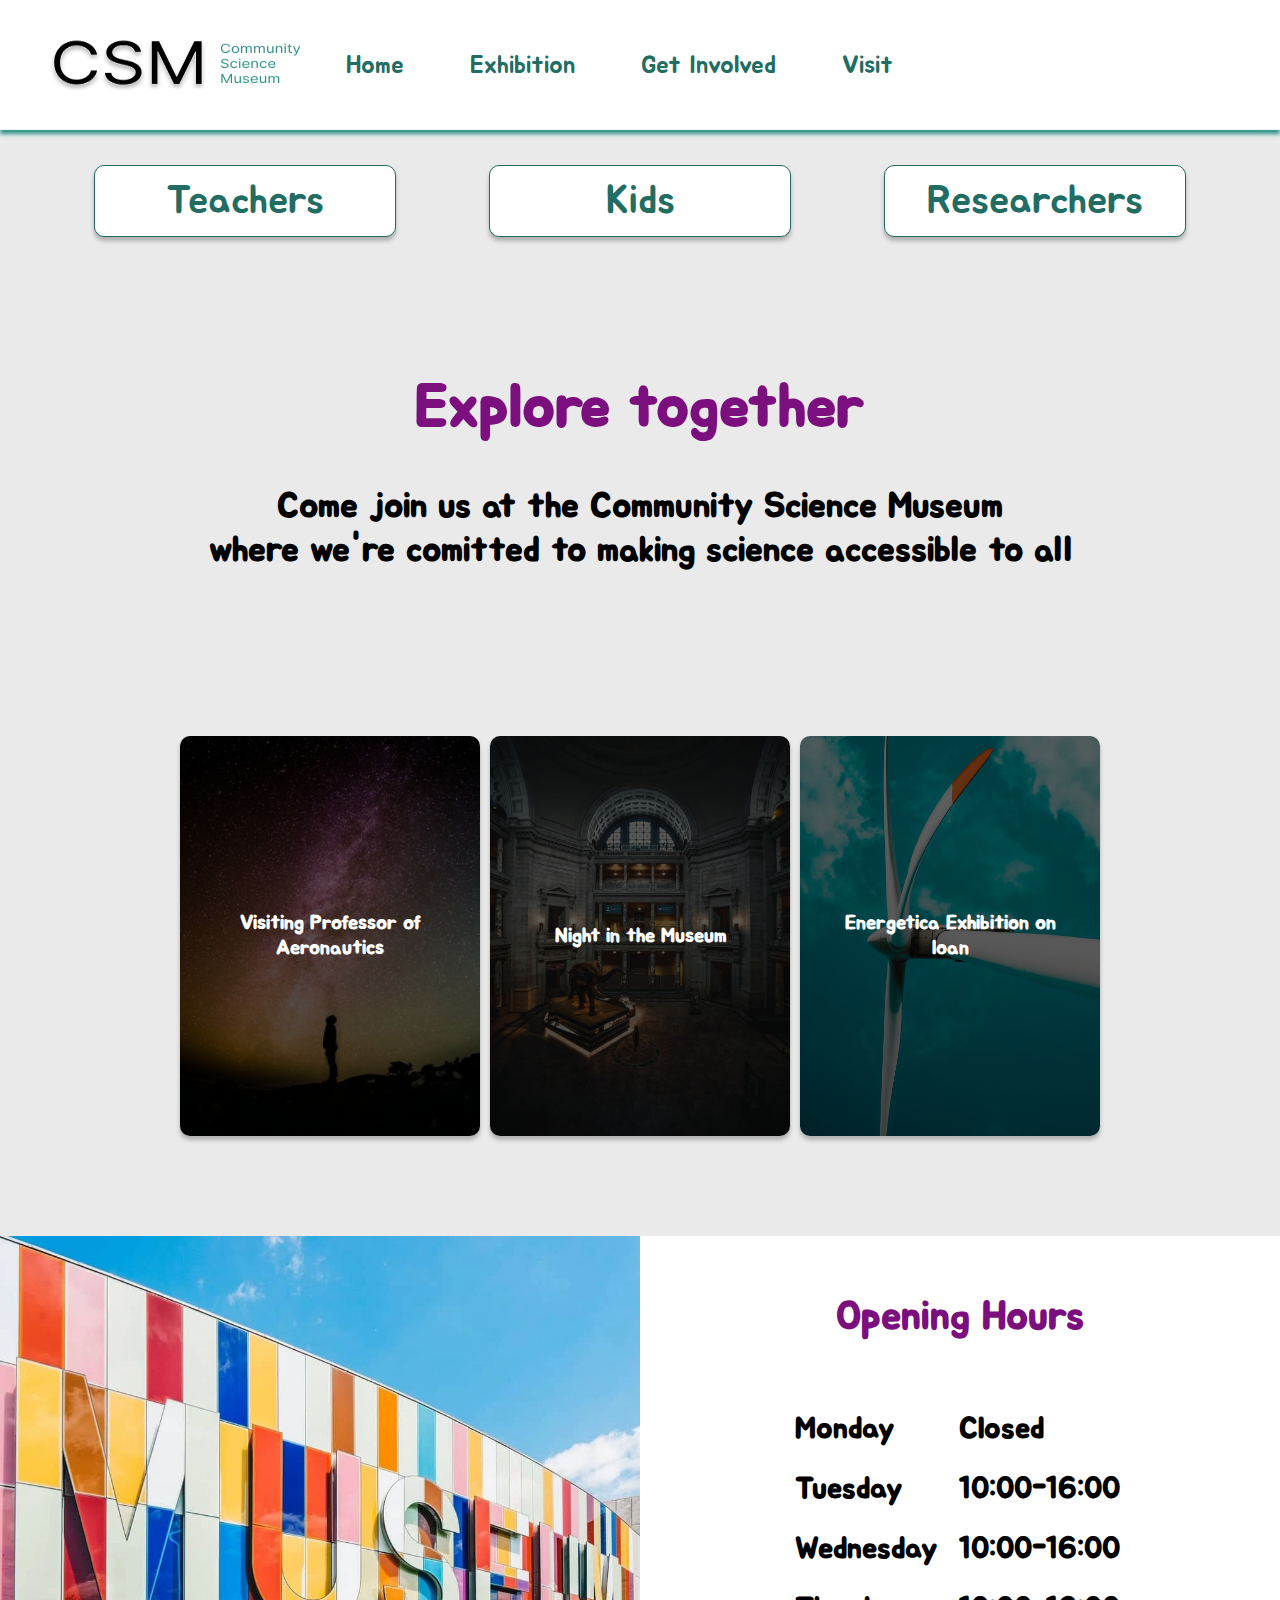
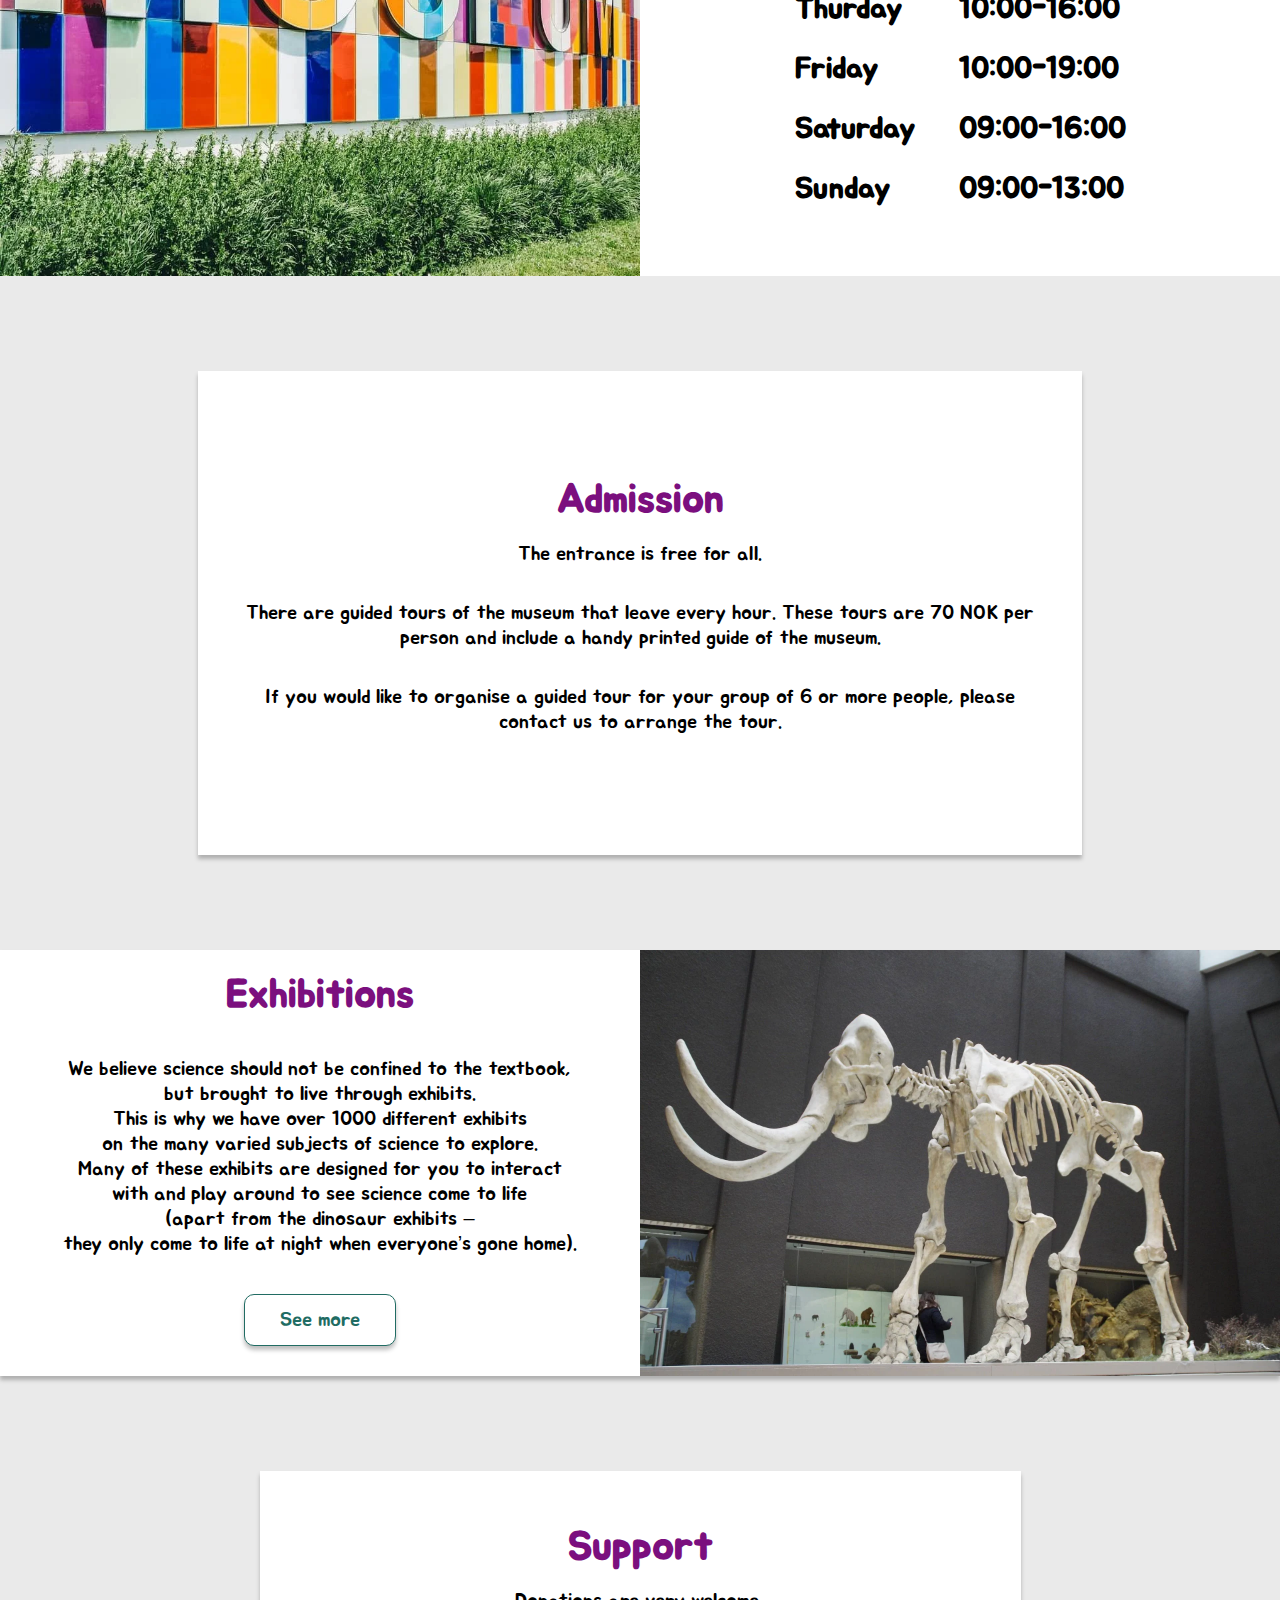
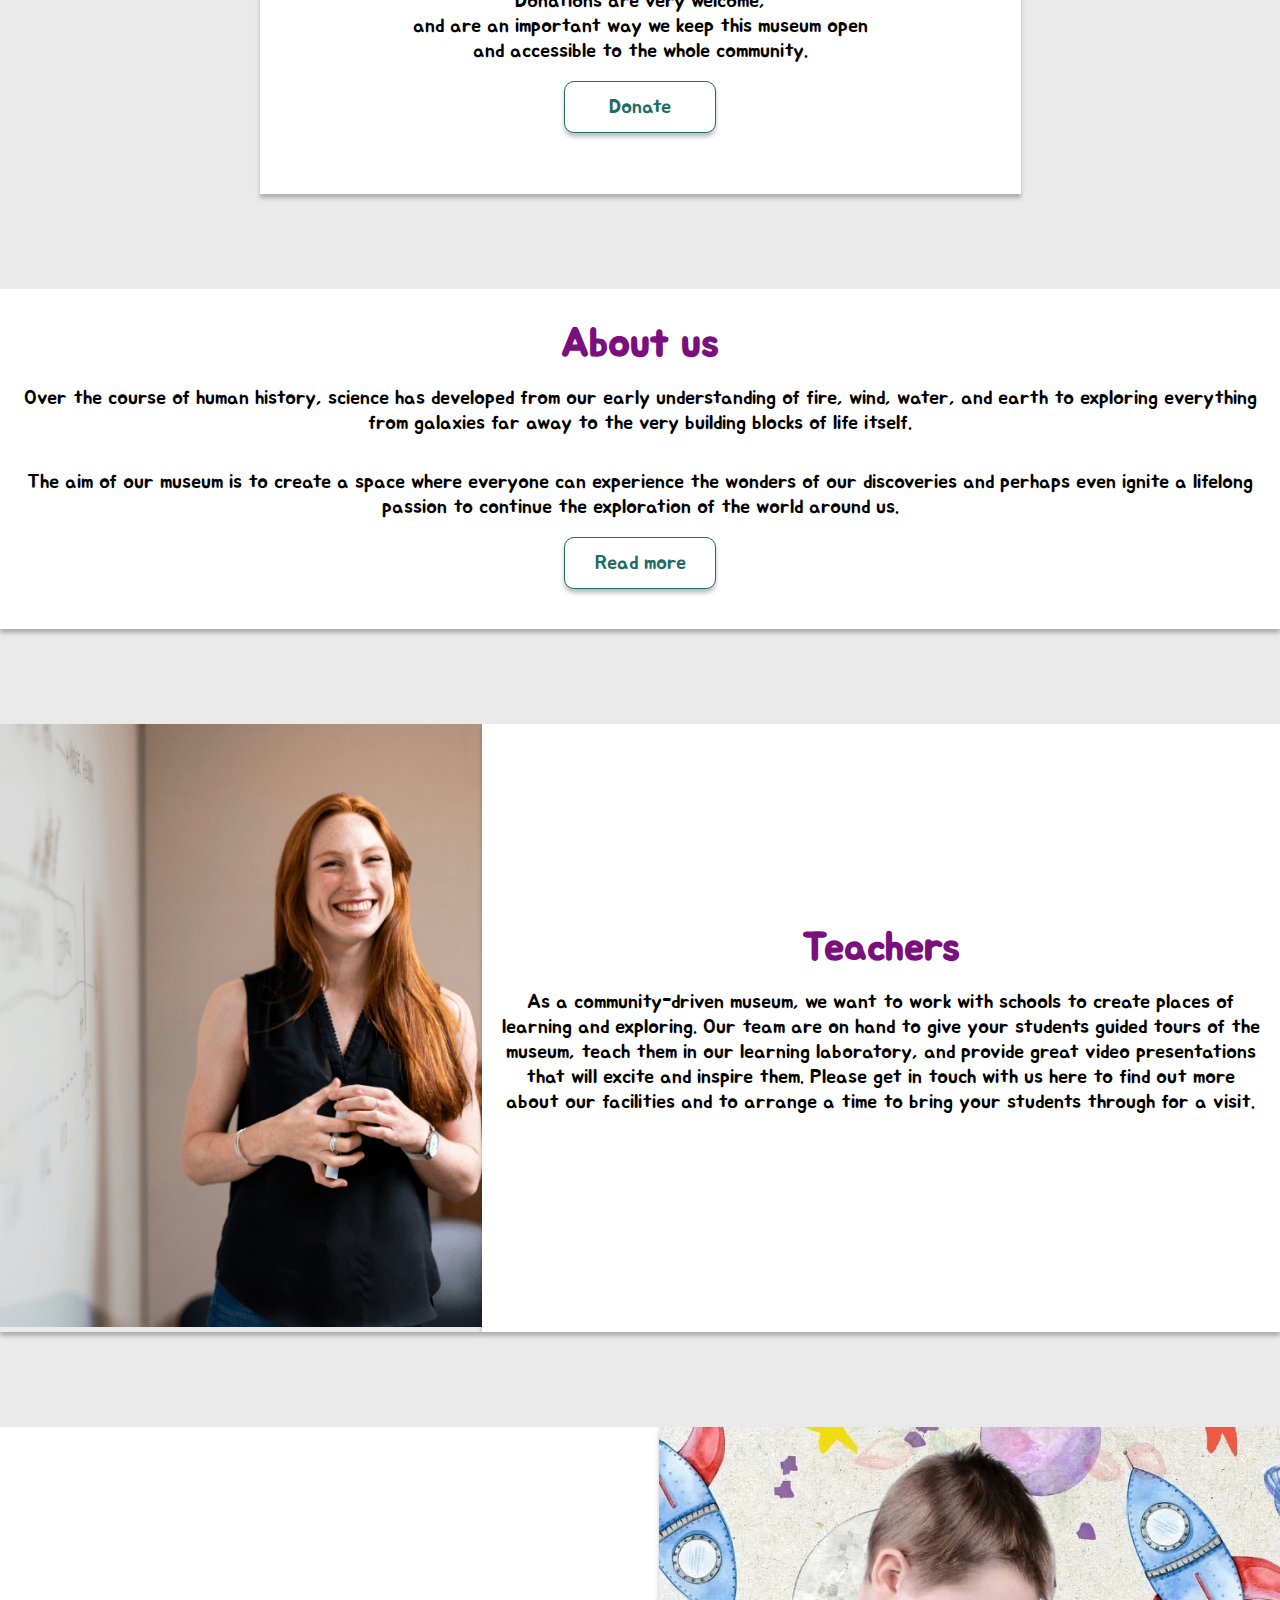
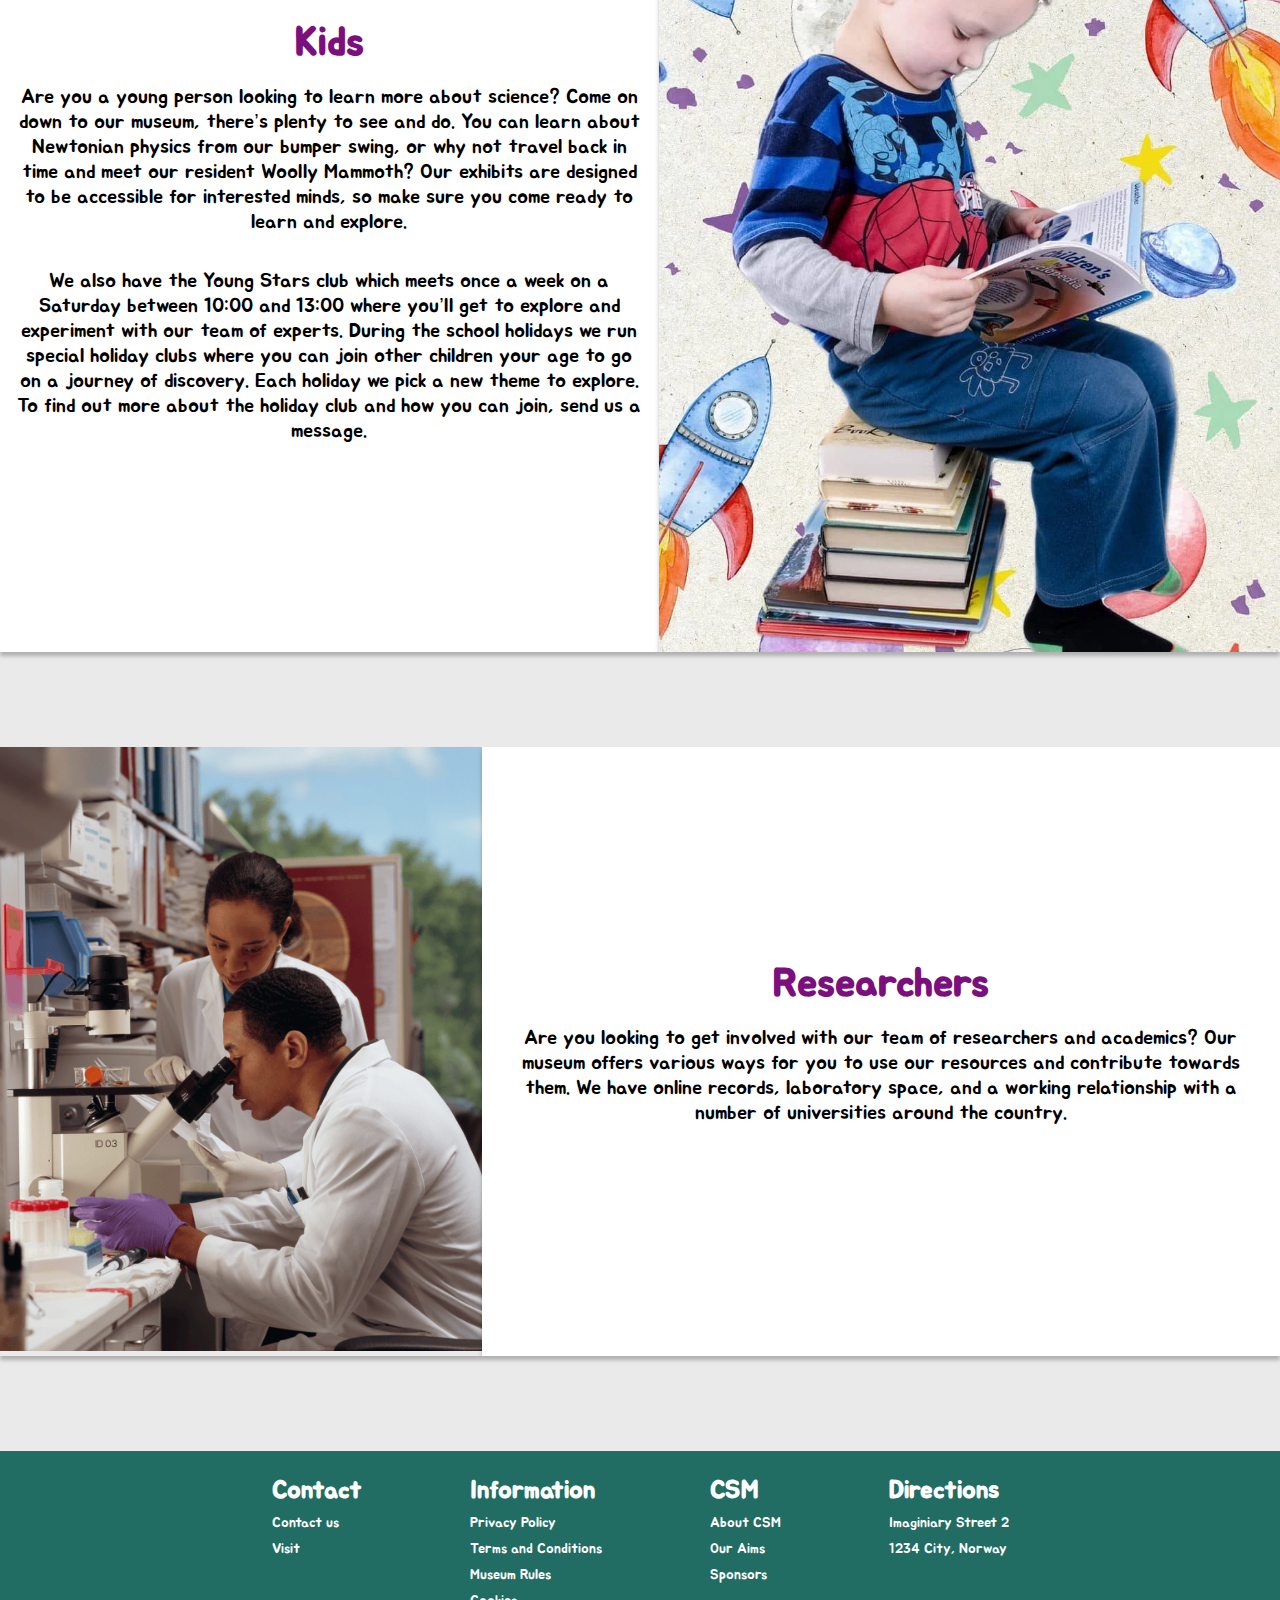
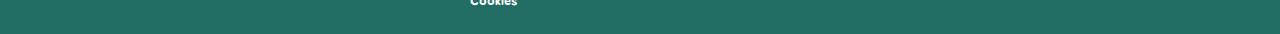
==== commit 38778b39: "fixed img" ====
--- a/index.html
+++ b/index.html
@@ -22,7 +22,7 @@
   <body>
     <header>
       <div class="nav-container">
-        <img class="logo" src="pictures/Logo.svg" alt="the logo of CSM" />
+        <a href="index.html"><img class="logo" src="pictures/Logo.webp" alt="the logo of CSM" /></a>
         <nav class="menu">
           <ul class="header-ul">
             <li><a href="index.html">Home</a></li>
@@ -69,7 +69,7 @@
       <div class="container">
         <img
           class="museum-img"
-          src="pictures/Museum.jpg"
+          src="pictures/Museum.webp"
           alt="Image of the museum"
         />
         <article class="opening-hours-container">
@@ -142,7 +142,7 @@
         </article>
         <img
           class="museum-img"
-          src="pictures/mammoth-1257288_1920.jpg"
+          src="pictures/mammoth-1257288_1920.webp"
           alt="Image of the skeleton of a mammoth"
         />
       </div>
@@ -178,7 +178,7 @@
         <div class="target-img-container">
           <img
             class="target-img"
-            src="pictures/Teacher-pic.png"
+            src="pictures/Teacher-pic (1).webp"
             alt="Picture of a red haired woman - a teacher."
           />
         </div>
@@ -220,7 +220,7 @@
         <div class="target-img-container">
           <img
             class="target-img"
-            src="pictures/reading-2762010_1280.jpg"
+            src="pictures/reading-2762010_1280.webp"
             alt="Image of a boy reading a book"
           />
         </div>
@@ -230,7 +230,7 @@
         <div class="target-img-container">
           <img
             class="target-img"
-            src="pictures/researcher-pic.png"
+            src="pictures/researcher-pic.webp"
             alt="Image of two researchers, one of them is looking into a microscope."
           />
         </div>
--- a/styles.css
+++ b/styles.css
@@ -48,17 +48,22 @@
 
 .event1{
     background-image: linear-gradient(rgba(0, 0, 0, 0.6), rgba(0, 0, 0, 0.7)),
-    url("pictures/spaceimg.jpg");
+    url("pictures/spaceimg.webp");
 }
 
 .event2{
     background-image: linear-gradient(rgba(0, 0, 0, 0.6), rgba(0, 0, 0, 0.7)),
-    url("pictures/museum-hall-2.jpg");
+    url("pictures/museum-hall-2.webp");
 }
 
 .event3{
     background-image: linear-gradient(rgba(0, 0, 0, 0.6), rgba(0, 0, 0, 0.7)),
-    url("pictures/windmill.jpg");
+    url("pictures/windmill.webp");
+}
+
+.event:hover{
+    transition: 0.3s ease;
+    transform: scale(1.1);
 }
 
 .opening-hours-outer-container, .exhibition-container, .donations-container{
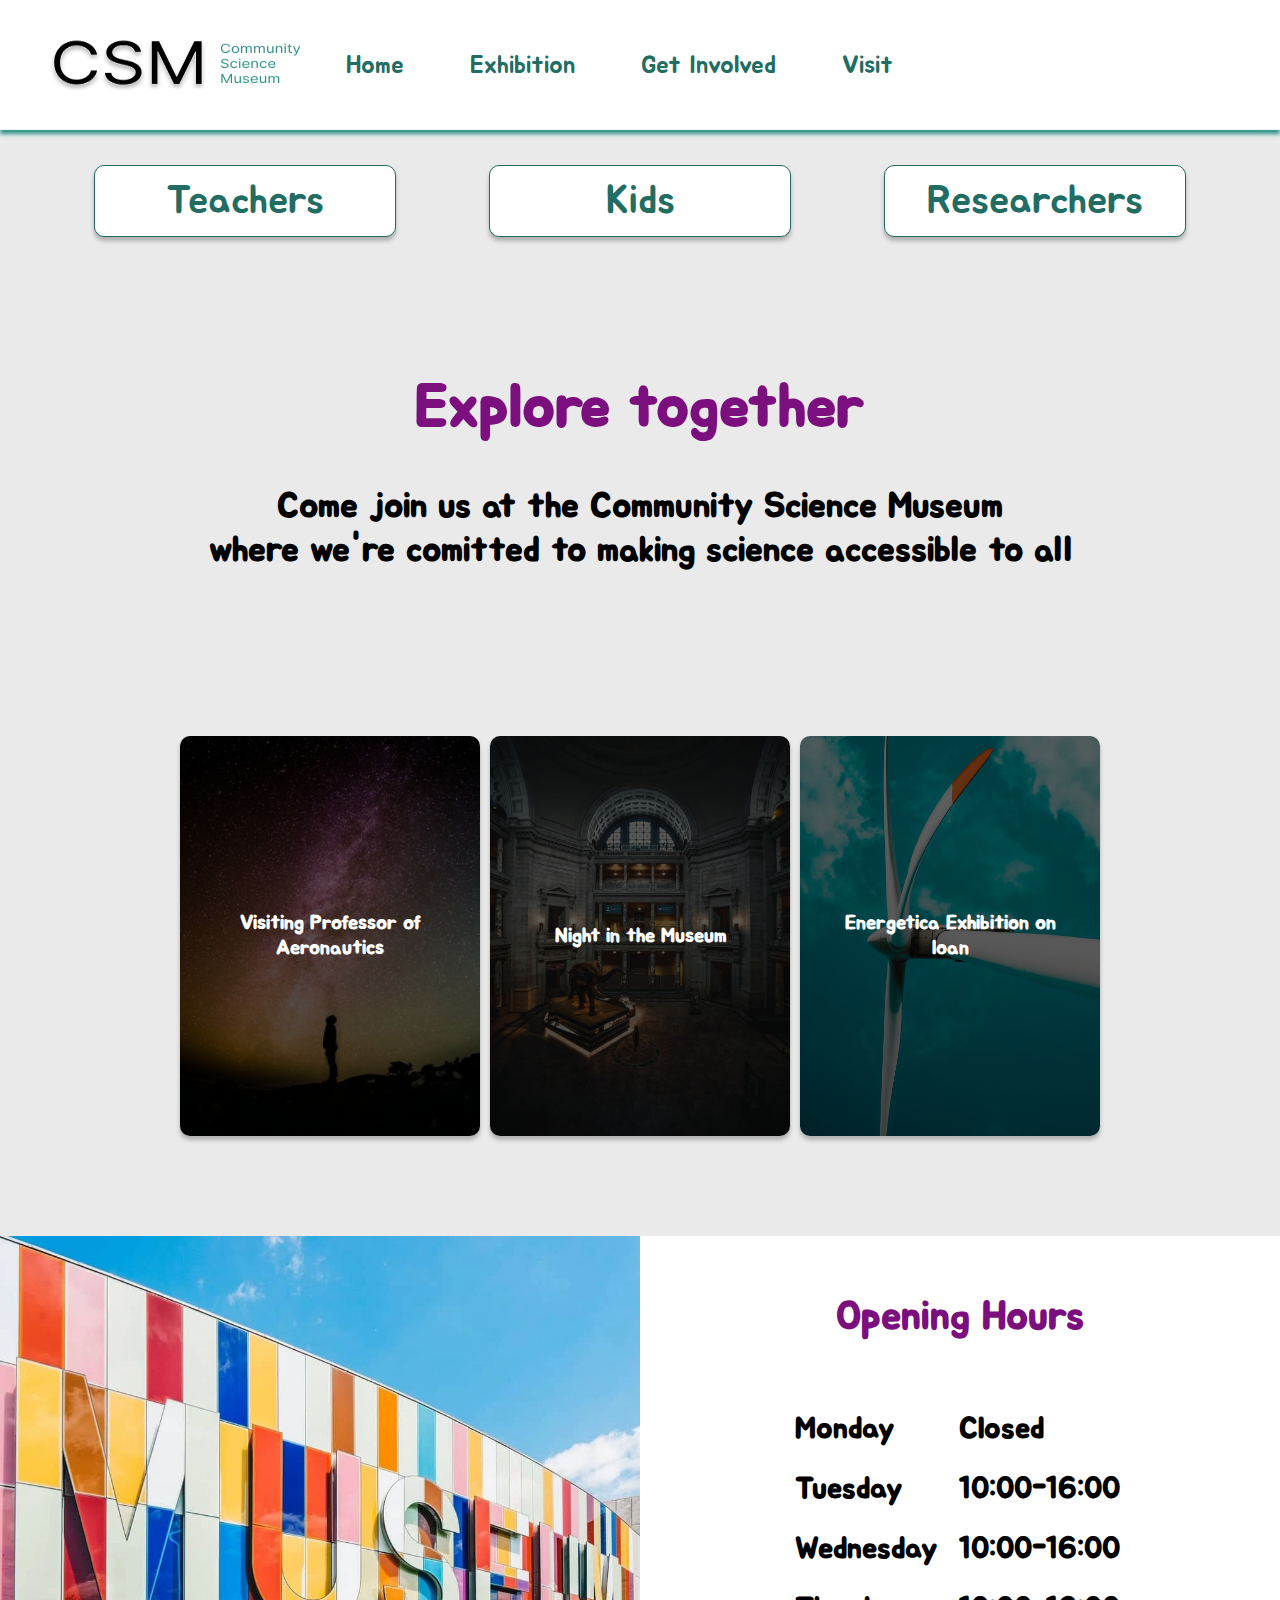
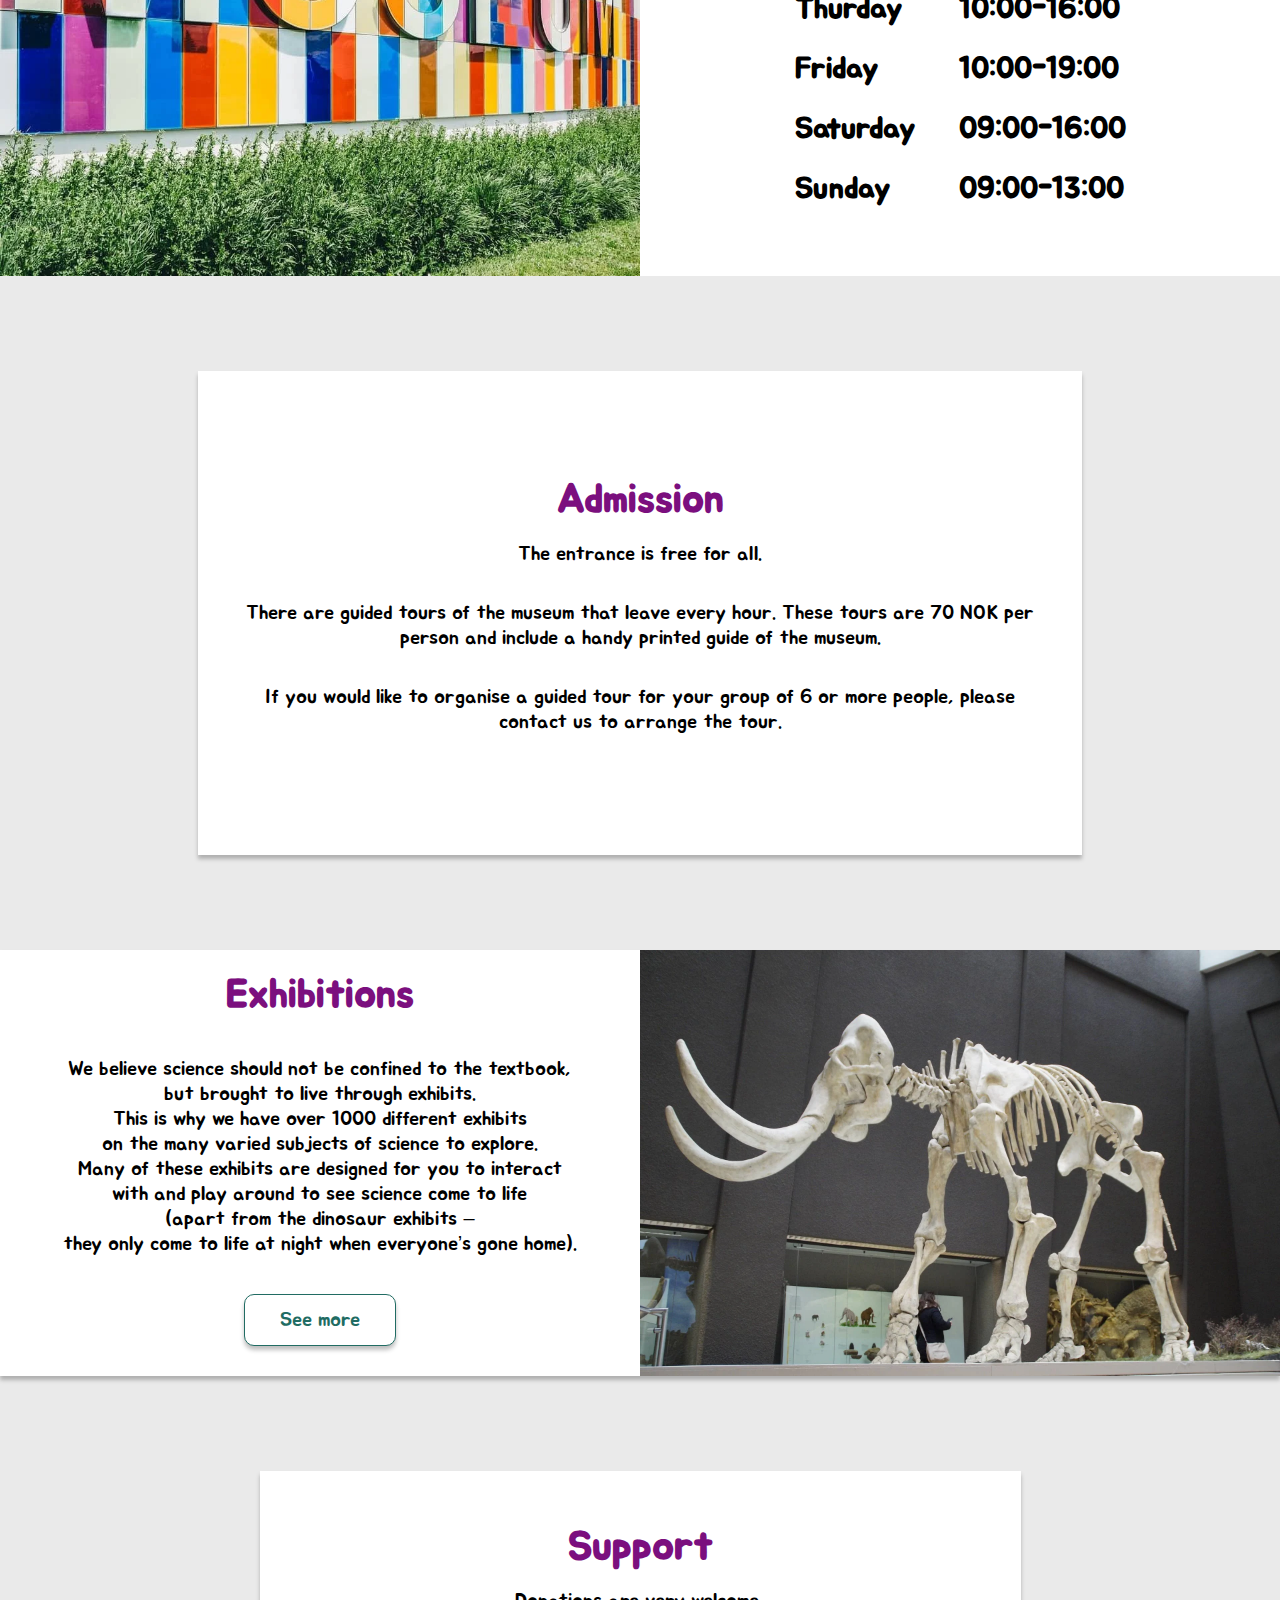
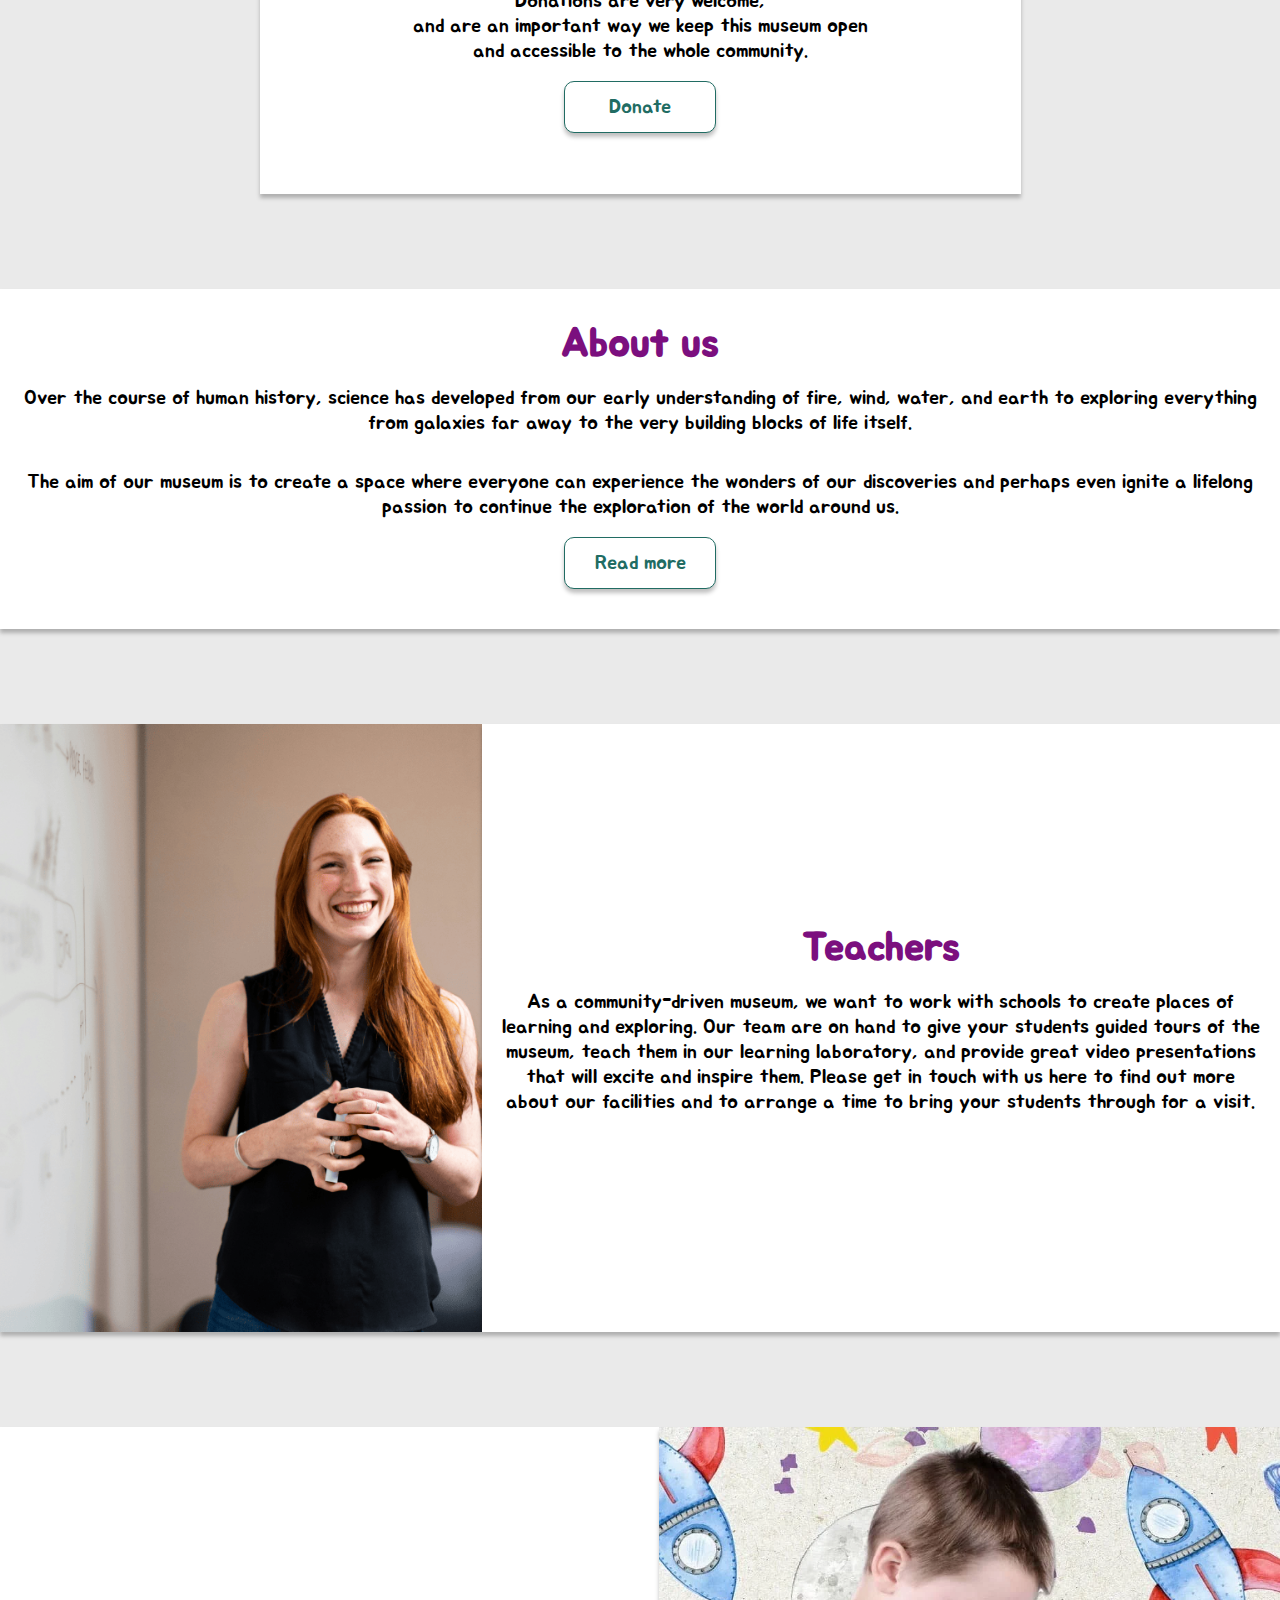
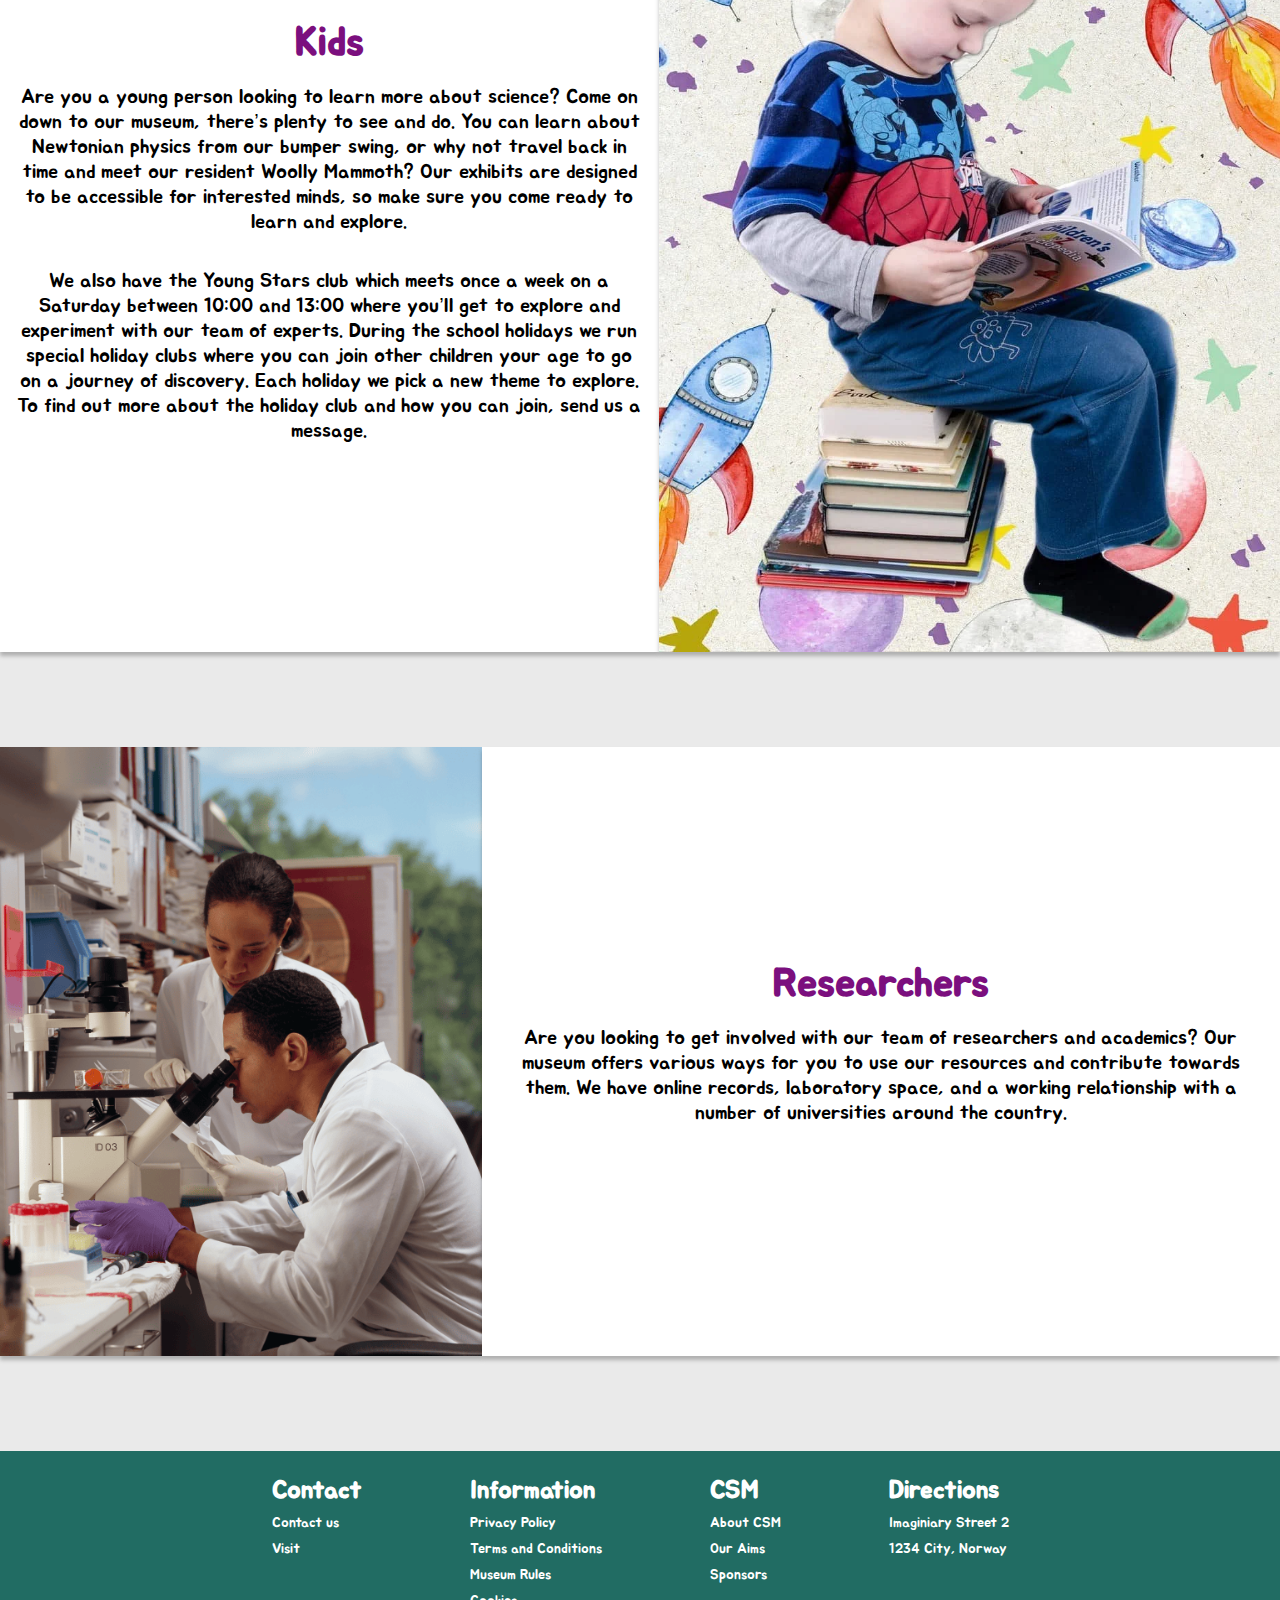
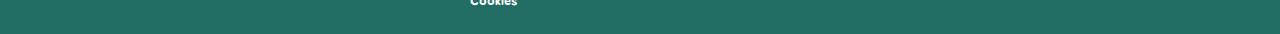
==== commit a658e91a: "favicon fixed" ====
--- a/index.html
+++ b/index.html
@@ -17,6 +17,7 @@
       href="https://fonts.googleapis.com/css2?family=Jua&display=swap"
       rel="stylesheet"
     />
+    <link rel="icon" href="pictures/favicon-16x16.png">
   </head>
 
   <body>
--- a/styles.css
+++ b/styles.css
@@ -7,7 +7,6 @@
 @import url(css/contribution.css);
 @import url(css/exhibitions.css);
 @import url(css/terms-privacy.css);
-@import url(css/media.css);
 
 
 .container{
@@ -134,8 +133,8 @@
 }
 
 .target-img{
-    width: auto;
-    height: auto;
+    width: 100%;
+    height: 100%;
 }
 
 .target-img-container{
@@ -153,3 +152,125 @@
     text-align: center;
     border-radius: 0 !important ;
 }
+
+
+
+
+@media screen and (max-width:1732px){ 
+    
+    
+    .event{
+        width: 300px ;
+        height: 400px ;
+        font-size: 20px ;
+        margin: 5px ;
+    }
+
+    .museum-img{
+        width: 50% ;
+        height: auto ;
+    }
+    
+    .target-container{
+        height: auto ;
+        width: 100% ;
+    }
+    
+    .target-text{
+        width: 75% ;
+    }
+
+    .target-img{
+        width: 100% ;
+    }
+}
+
+@media screen and (max-width:1092px){
+    .container{
+        margin-bottom: 40px ;
+    }
+
+    .event{
+        width: 200px ;
+        height: 300px ;
+        font-size: 20px ;
+        text-align: center;
+    }
+
+    .admission-container{
+        height: 400px ;
+    }
+}
+
+@media screen and (max-width:895px){
+    .container{
+        margin-bottom: 20px ;
+    }
+
+    .museum-img {
+        display: none;
+    }
+    
+    .event-container{
+        flex-direction: column;
+        gap: 10px;
+    }
+
+    .event{
+        width: 100% ;
+        height: 81px ;
+        font-size: 20px ;
+        border-radius: 0 ;
+        margin: 0 ;
+    }
+
+    .opening-hours-container{
+        background-color: var(--Blue) ;
+        color: var(--White) ;
+        padding: 10px 0 ;
+        width: 100% ;
+        height: auto ;
+    }
+
+    .admission-container, .donate-container {
+        width: 100% ;
+        height: auto ;
+        padding: 20px 0 ;
+        border-radius: 0 ;
+    }
+
+    .exhibition-text{
+        background: linear-gradient(rgba(0, 0, 0, 0.5), rgba(0, 0, 0, 0.5)),
+        url("../pictures/mammoth-1257288_1920.webp");
+        background-size: cover;
+        width: 100% ;
+        height: auto ;
+        padding: 25px;
+    }
+    .exhibition-text p, .exhibition-text h2{
+        color: var(--White);
+    }
+
+    .target-container{
+        flex-direction: column ;
+        max-width: 480px ;
+    }
+
+    .target-img{
+        width: 100% ;
+        height: auto ;
+        overflow: hidden;
+        margin-top: -100px;
+    }
+
+    .target-img-container{
+        width: 100%;
+        height: 280px;
+        overflow: hidden;
+    }
+
+    .target-text{
+        width: 100% ;
+        height: auto;
+    }
+}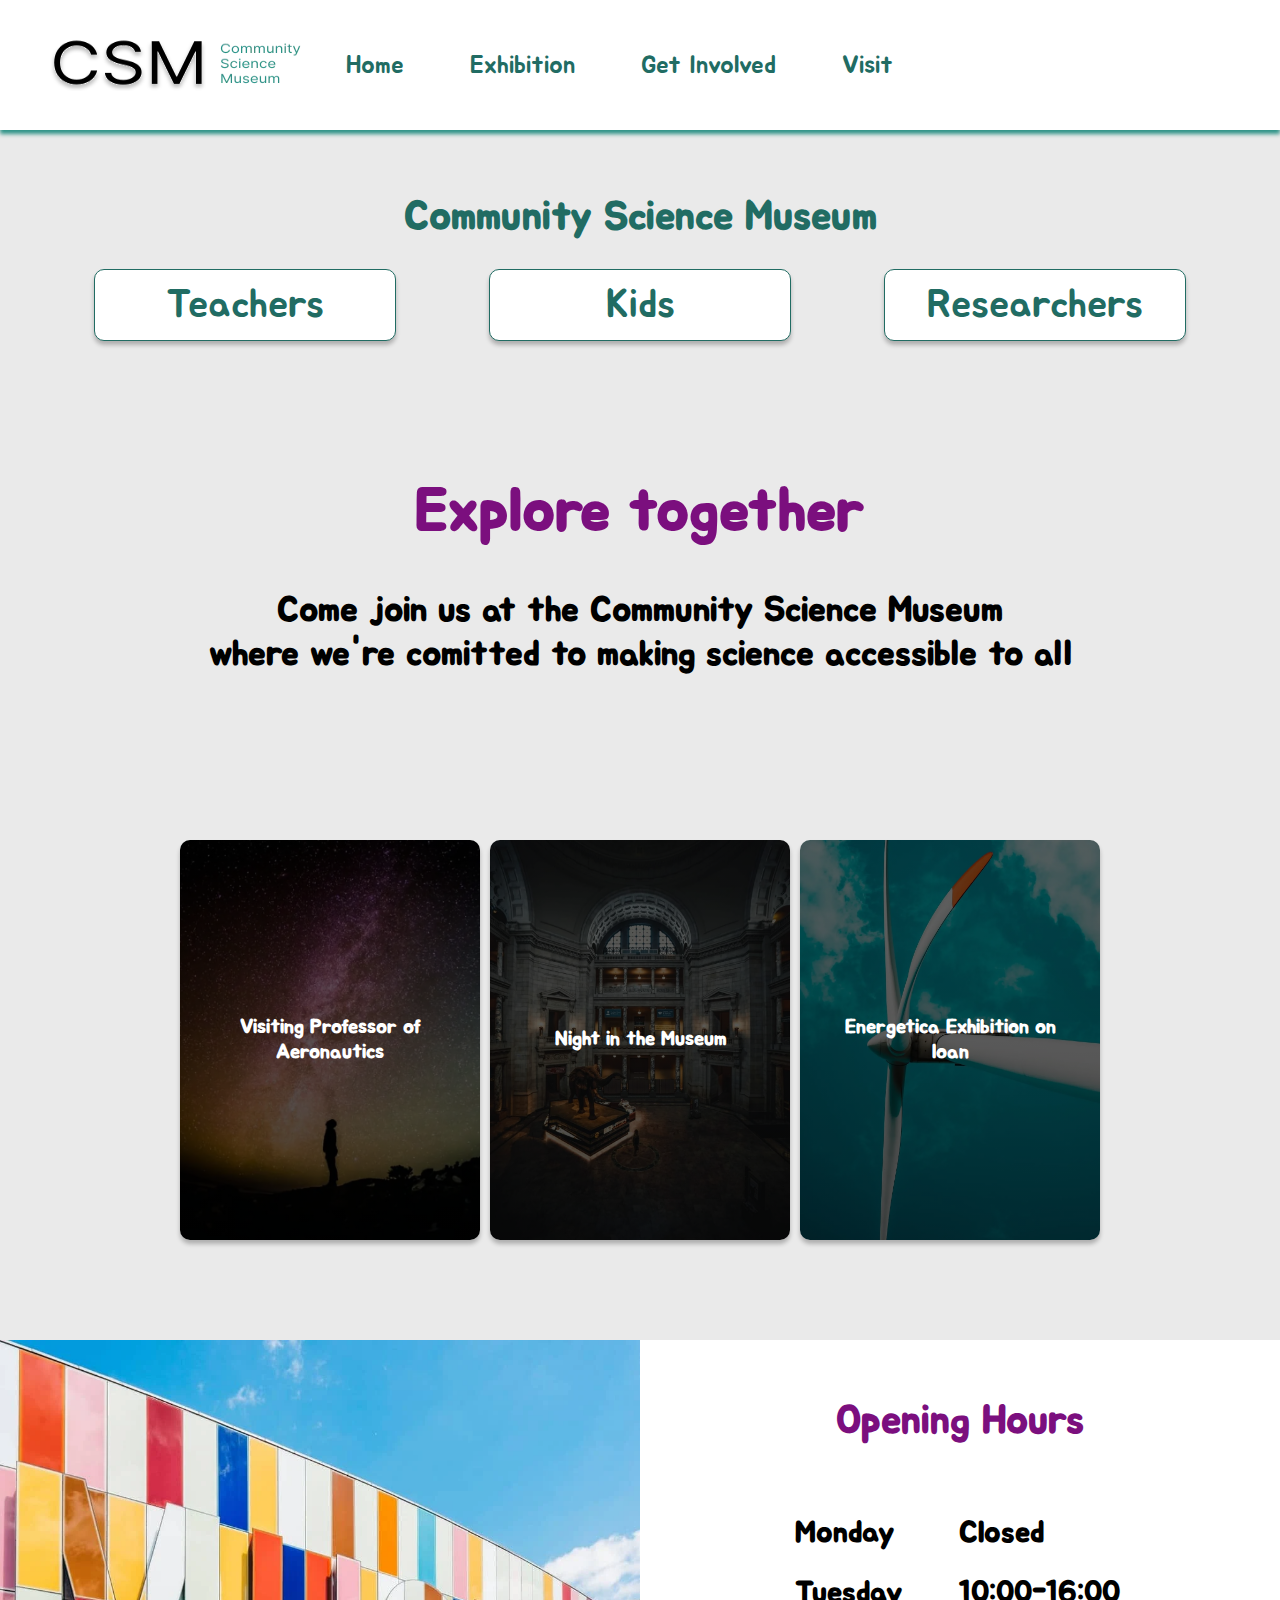
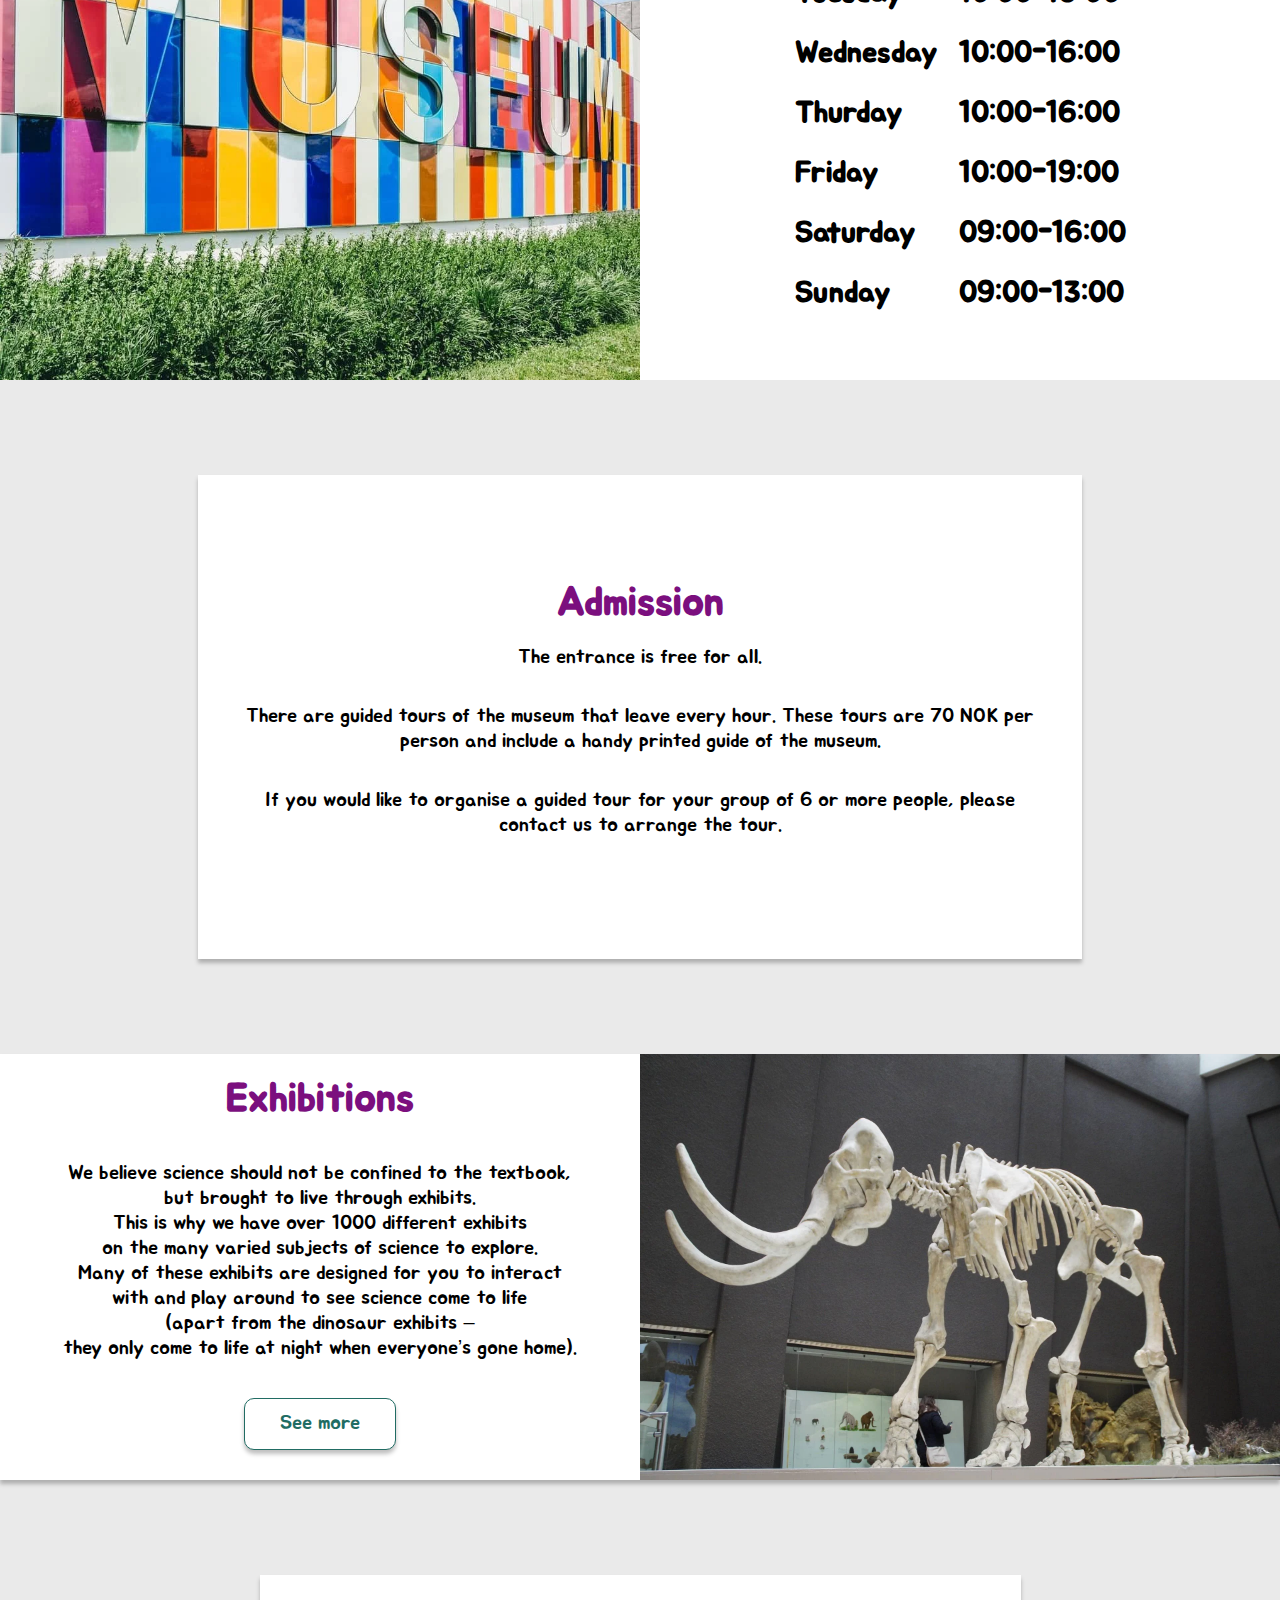
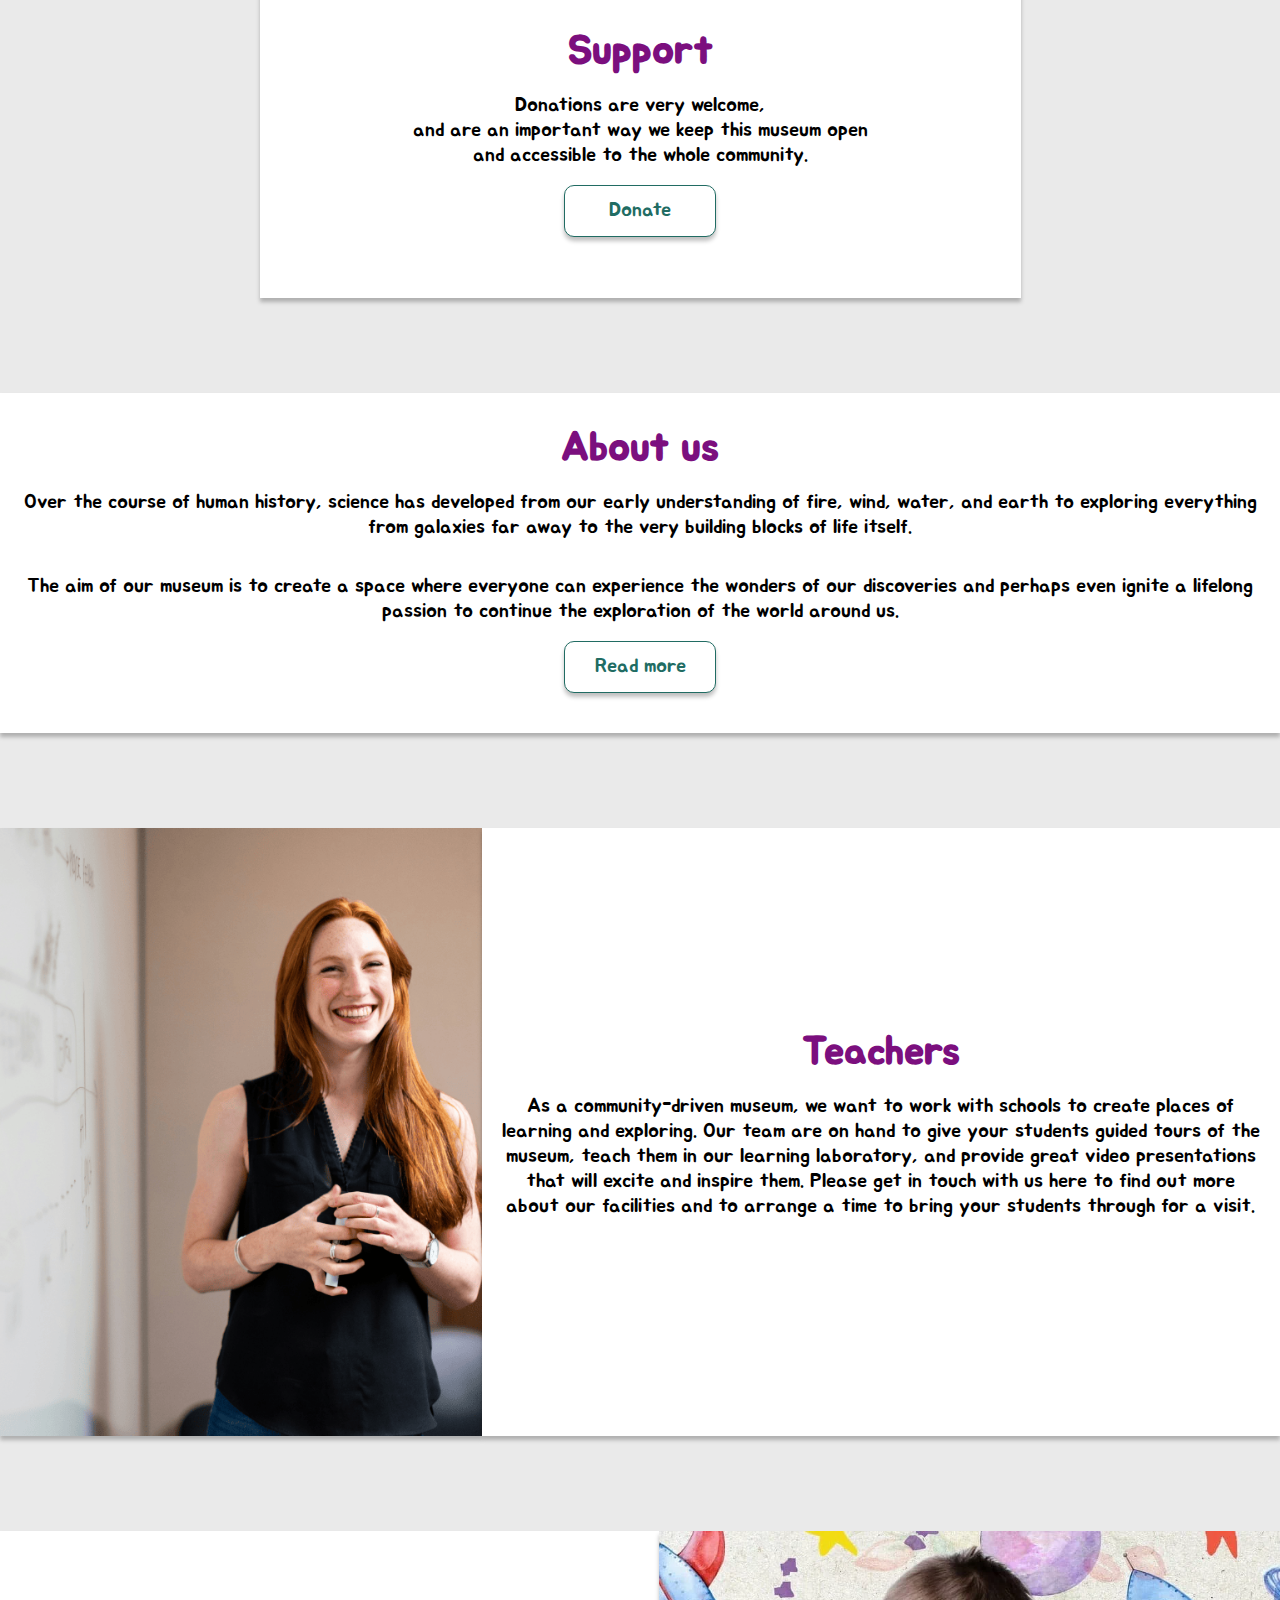
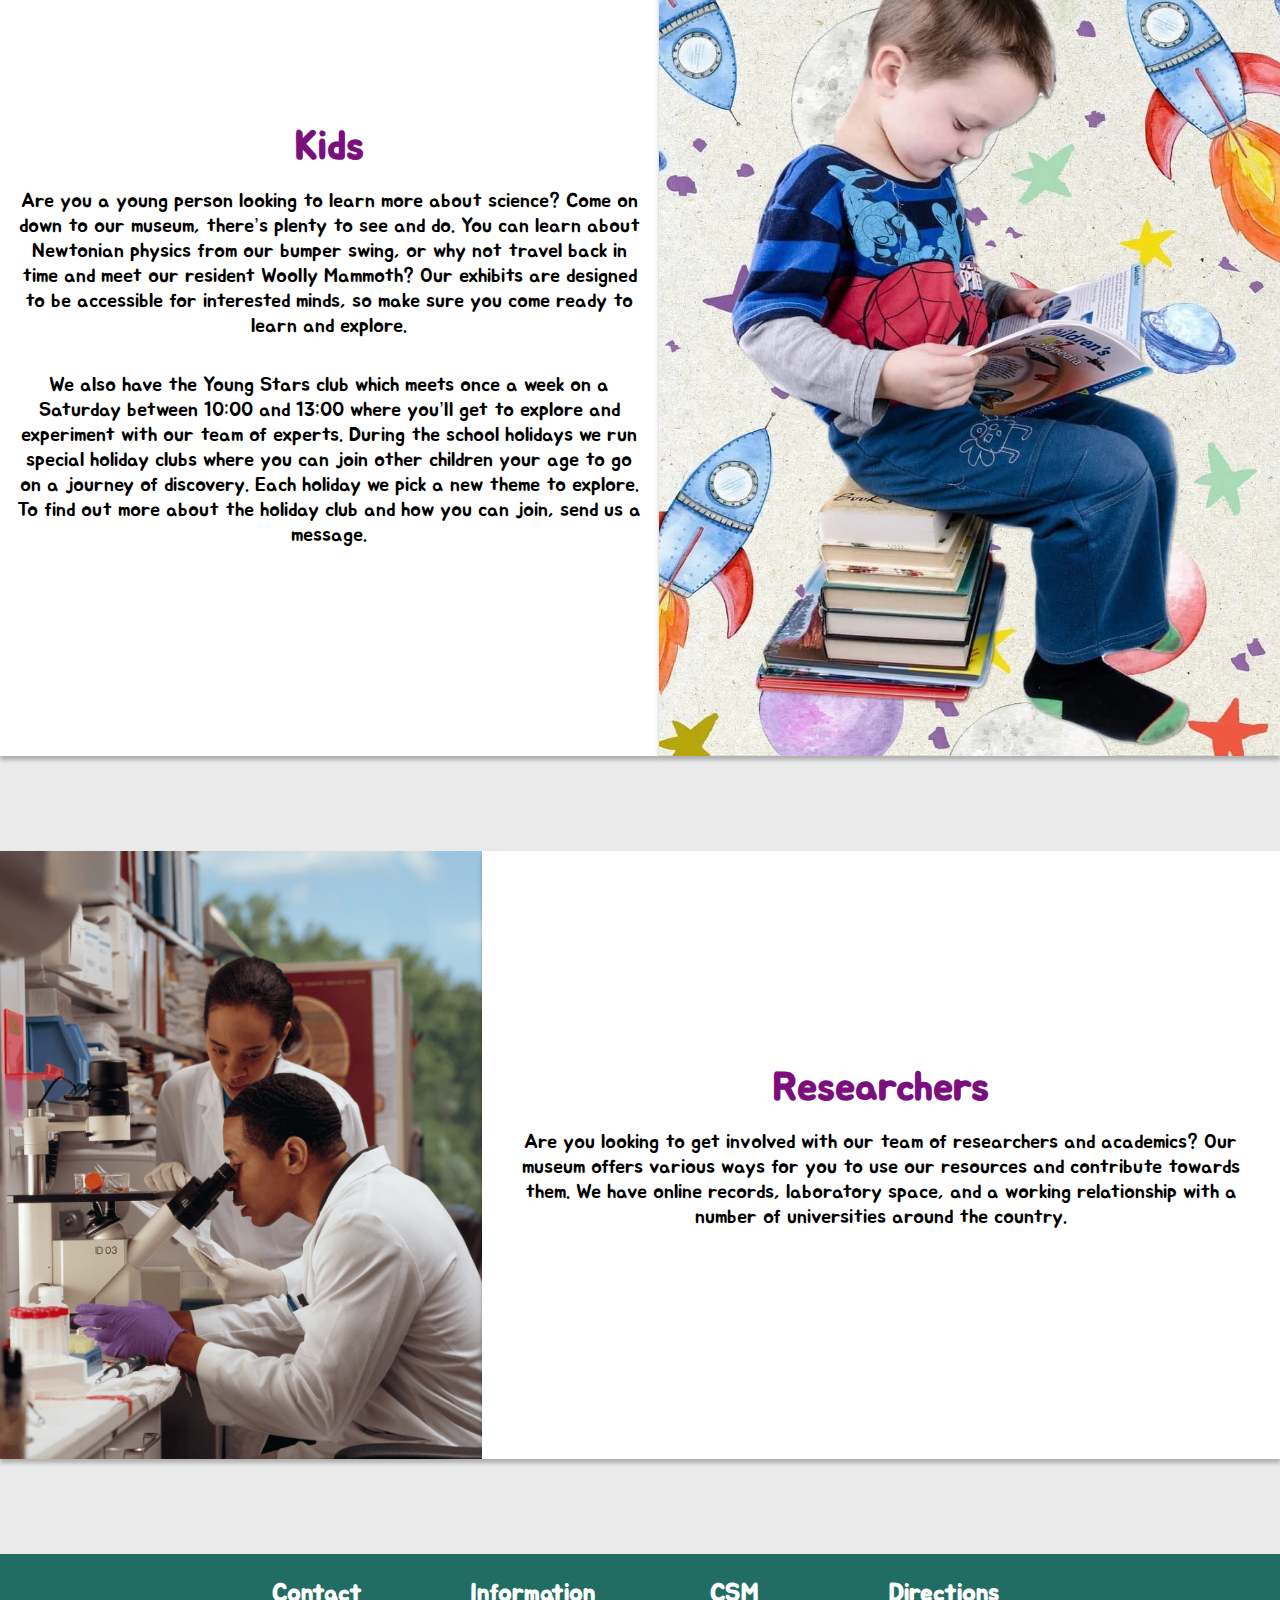
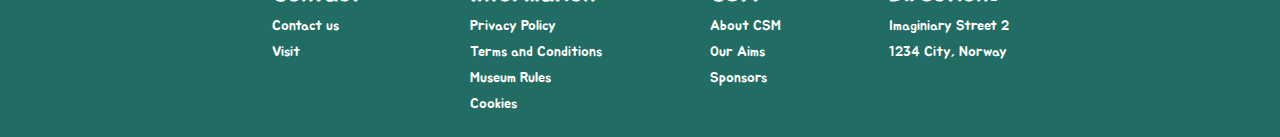
==== commit 4f8032f7: "Fixed h1 on every page" ====
--- a/index.html
+++ b/index.html
@@ -36,6 +36,9 @@
     </header>
 
     <main>
+      <section>
+        <h1>Community Science Museum</h1>
+      </section>
       <div class="container big-button-container">
         <a href="#teacher-section" class="big-button">Teachers</a>
 
